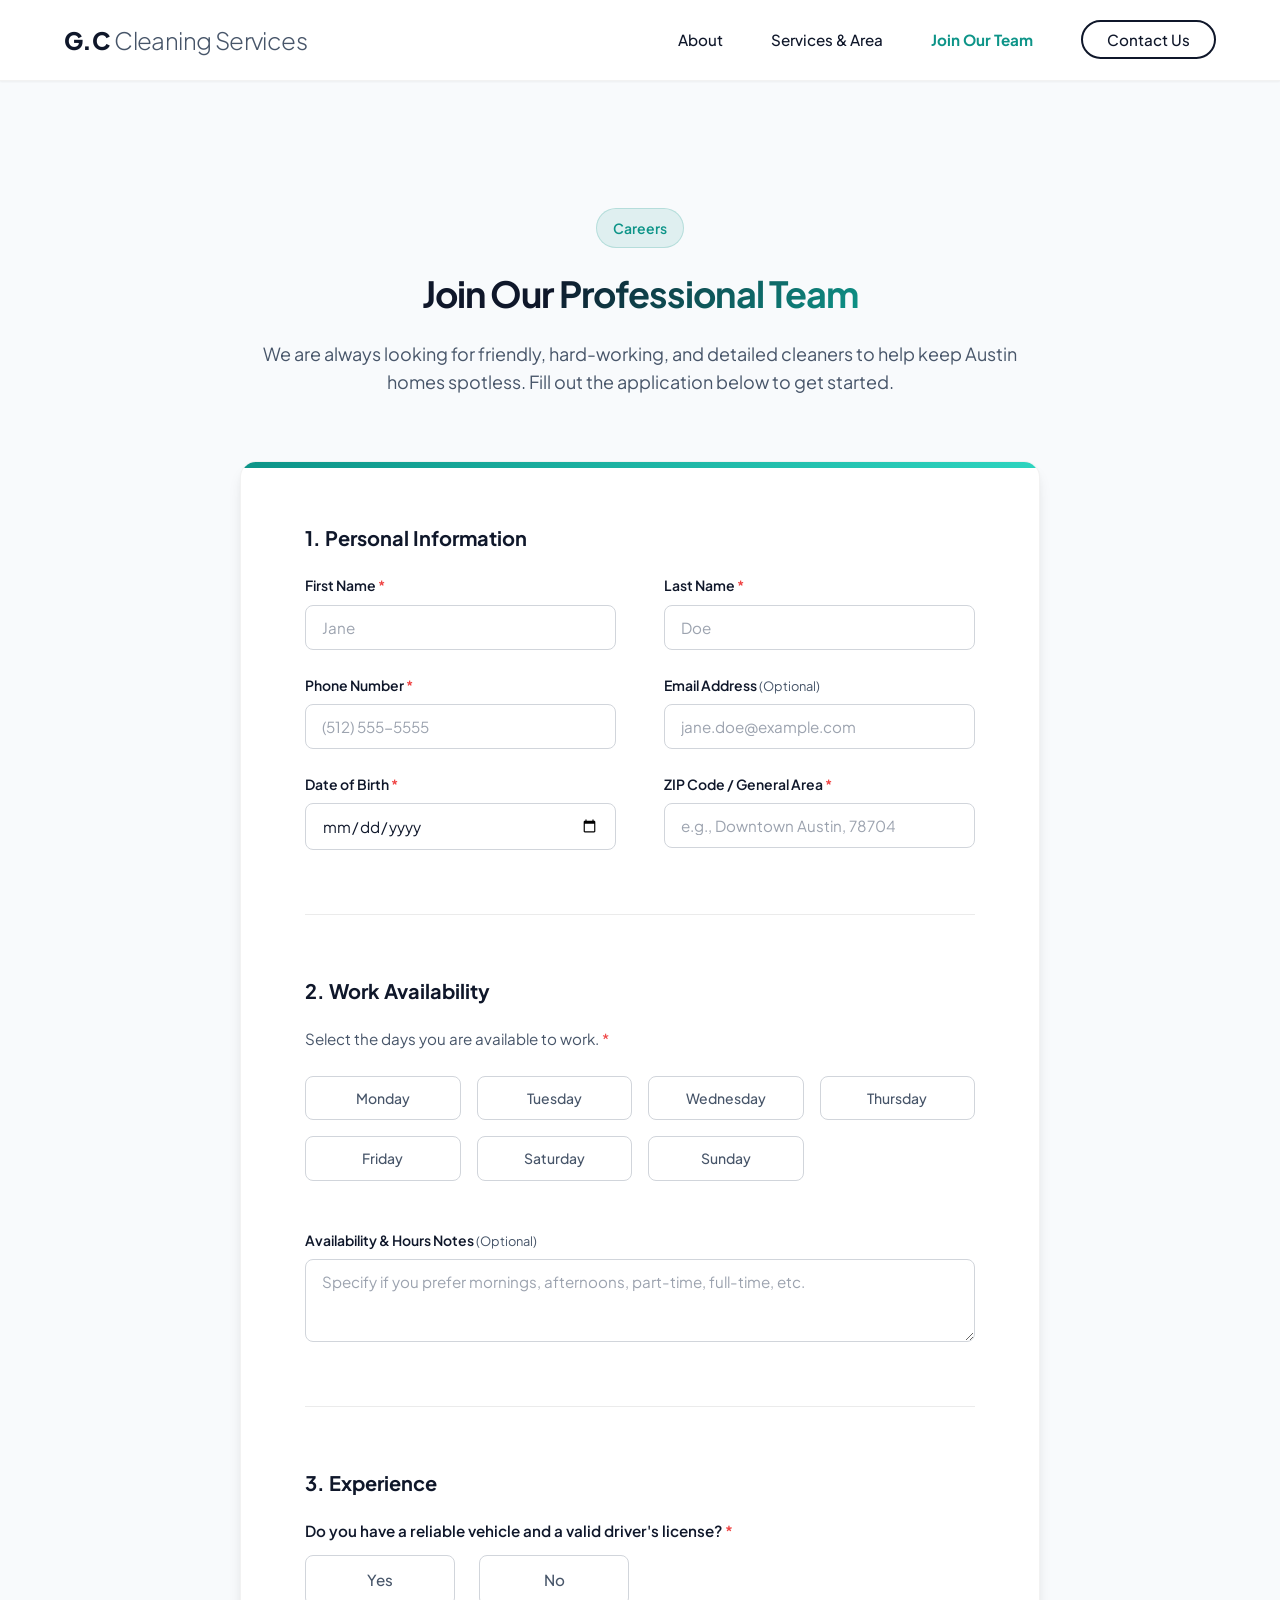
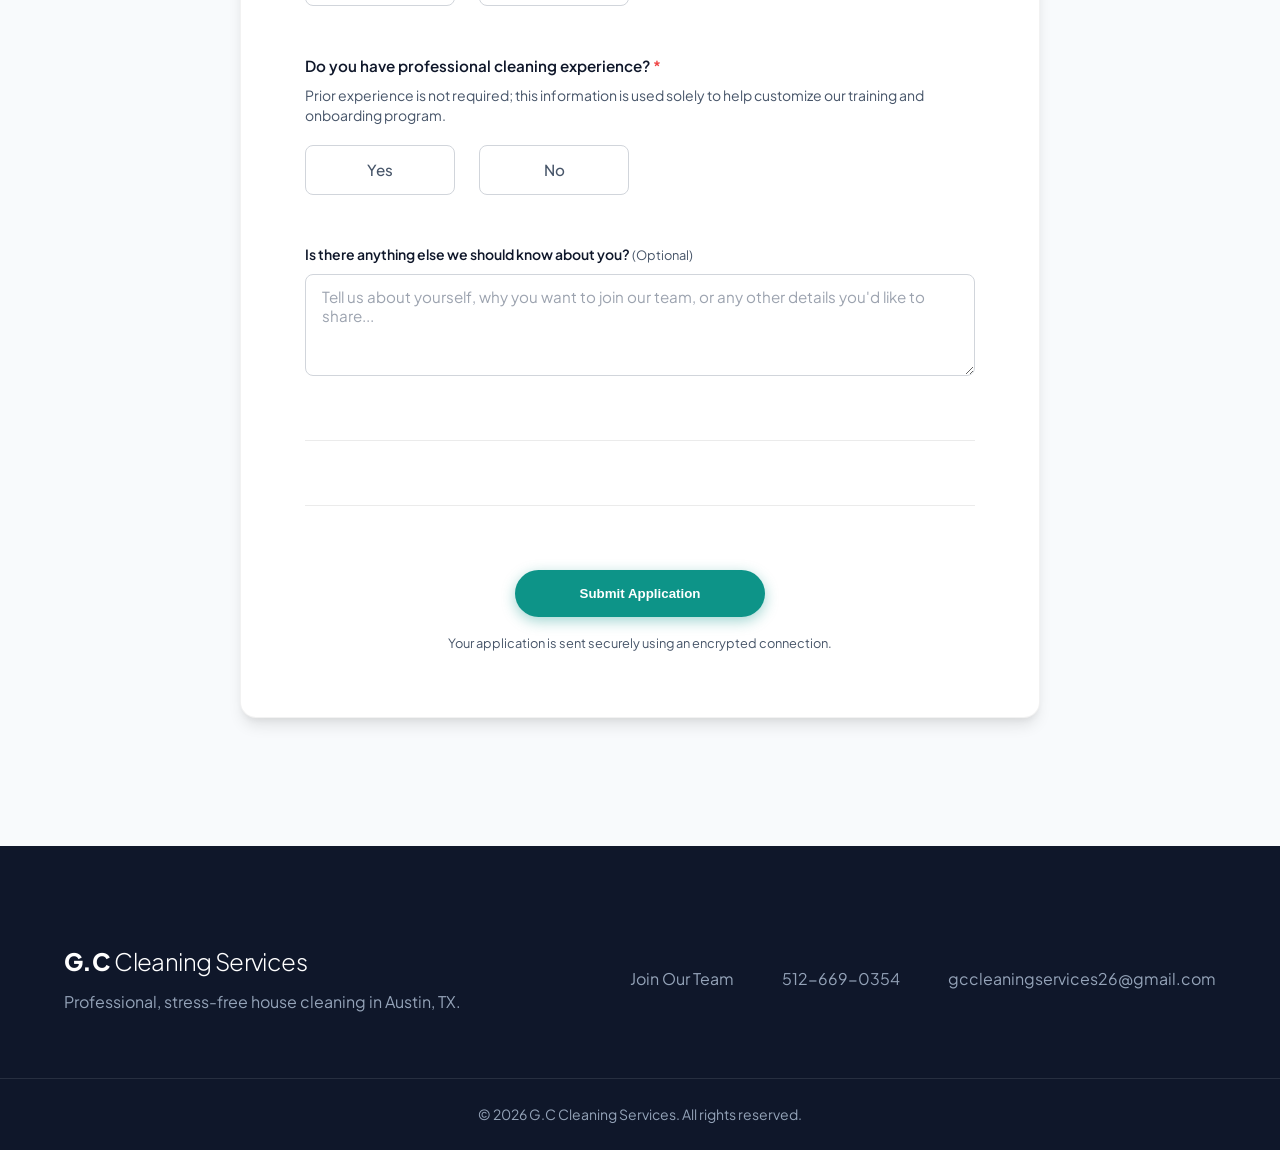
==== jobs.html @ 9494d378 "Job application Updates" ====
<!DOCTYPE html>
<html lang="en" class="scroll-smooth">
<head>
    <meta charset="UTF-8">
    <meta name="viewport" content="width=device-width, initial-scale=1.0">
    <title>Join Our Team | G.C Cleaning Services Austin</title>
    <meta name="description" content="Apply to join G.C Cleaning Services in Austin, TX. We are looking for professional, dedicated house cleaners. Serverless application form.">
    
    <link rel="preconnect" href="https://fonts.googleapis.com">
    <link rel="preconnect" href="https://fonts.gstatic.com" crossorigin>
    <link href="https://fonts.googleapis.com/css2?family=Plus+Jakarta+Sans:wght@300;400;500;600;700;800&display=swap" rel="stylesheet">
    
    <link rel="stylesheet" href="styles.css">
    <link rel="icon" type="image/x-icon" href="/favicon.ico">
    
    <meta property="og:title" content="Join Our Team | G.C Cleaning Services Austin">
    <meta property="og:description" content="Apply to join G.C Cleaning Services in Austin, TX. We are looking for professional, dedicated house cleaners. Serverless application form.">
    <meta property="og:type" content="website">
    <meta property="og:url" content="https://gccleaningservices.pages.dev/jobs.html">
</head>
<body>

    <header class="header header-subpage scrolled" id="header">
        <div class="container header-container">
            <a href="index.html" class="logo">
                <span class="logo-heavy">G.C</span>
                <span class="logo-light">Cleaning Services</span>
            </a>
            
            <nav class="nav-menu" id="nav-menu">
                <ul class="nav-list">
                    <li class="nav-item"><a href="index.html#about" class="nav-link">About</a></li>
                    <li class="nav-item"><a href="index.html#services" class="nav-link">Services & Area</a></li>
                    <li class="nav-item"><a href="jobs.html" class="nav-link active-link">Join Our Team</a></li>
                    <li class="nav-item"><a href="index.html#contact" class="nav-link btn-outline">Contact Us</a></li>
                </ul>
            </nav>

            <button class="mobile-toggle" id="mobile-toggle" aria-expanded="false" aria-controls="nav-menu" aria-label="Toggle navigation menu">
                <span class="bar"></span>
                <span class="bar"></span>
                <span class="bar"></span>
            </button>
        </div>
    </header>

    <main class="subpage-main">
        <section class="section bg-light">
            <div class="container">
                <div class="form-wrapper">
                    <div class="text-center mb-8">
                        <span class="badge">Careers</span>
                        <h1 class="section-title">Join Our <span class="text-gradient">Professional Team</span></h1>
                        <p class="section-desc max-w-md mx-auto">We are always looking for friendly, hard-working, and detailed cleaners to help keep Austin homes spotless. Fill out the application below to get started.</p>
                    </div>

                    <div class="form-card shadow-lg rounded-xl">
                        <!-- Serverless action URL (Web3Forms/Formspree ready) -->
                        <form action="https://api.web3forms.com/submit" method="POST" id="job-application-form">
                            <!-- Web3Forms Access Key -->
                            <input type="hidden" name="access_key" value="ca5b6c26-3482-43e5-b261-2ae13c55615d"><!-- API Key -->
                            <input type="hidden" name="subject" value="New Cleaner Application from G.C Website">
                            <!-- Bot prevention -->
                            <input type="checkbox" name="botcheck" class="hidden-honeypot" style="display: none;">

                            <!-- Section 1: Personal Information -->
                            <div class="form-section">
                                <h3 class="form-section-title">1. Personal Information</h3>
                                <div class="form-grid">
                                    <div class="form-group">
                                        <label for="first-name" class="form-label">First Name <span class="text-required">*</span></label>
                                        <input type="text" id="first-name" name="first_name" class="form-input" placeholder="Jane" required>
                                    </div>
                                    <div class="form-group">
                                        <label for="last-name" class="form-label">Last Name <span class="text-required">*</span></label>
                                        <input type="text" id="last-name" name="last_name" class="form-input" placeholder="Doe" required>
                                    </div>
                                    <div class="form-group">
                                        <label for="phone" class="form-label">Phone Number <span class="text-required">*</span></label>
                                        <input type="tel" id="phone" name="phone" class="form-input" placeholder="(512) 555-5555" required>
                                    </div>
                                    <div class="form-group">
                                        <label for="email" class="form-label">Email Address <span class="text-optional">(Optional)</span></label>
                                        <input type="email" id="email" name="email" class="form-input" placeholder="jane.doe@example.com">
                                    </div>
                                    <div class="form-group">
                                        <label for="dob" class="form-label">Date of Birth <span class="text-required">*</span></label>
                                        <input type="date" id="dob" name="date_of_birth" class="form-input" required>
                                    </div>
                                    <div class="form-group">
                                        <label for="zip-code" class="form-label">ZIP Code / General Area <span class="text-required">*</span></label>
                                        <input type="text" id="zip-code" name="location" class="form-input" placeholder="e.g., Downtown Austin, 78704" required>
                                    </div>
                                </div>
                            </div>

                            <!-- Section 2: Availability -->
                            <div class="form-section">
                                <h3 class="form-section-title">2. Work Availability</h3>
                                <p class="form-section-subtitle">Select the days you are available to work. <span class="text-required">*</span></p>
                                
                                <div class="checkbox-grid">
                                    <label class="custom-checkbox-wrapper">
                                        <input type="checkbox" name="availability[]" value="Monday" class="custom-checkbox">
                                        <span class="checkbox-tile">Monday</span>
                                    </label>
                                    <label class="custom-checkbox-wrapper">
                                        <input type="checkbox" name="availability[]" value="Tuesday" class="custom-checkbox">
                                        <span class="checkbox-tile">Tuesday</span>
                                    </label>
                                    <label class="custom-checkbox-wrapper">
                                        <input type="checkbox" name="availability[]" value="Wednesday" class="custom-checkbox">
                                        <span class="checkbox-tile">Wednesday</span>
                                    </label>
                                    <label class="custom-checkbox-wrapper">
                                        <input type="checkbox" name="availability[]" value="Thursday" class="custom-checkbox">
                                        <span class="checkbox-tile">Thursday</span>
                                    </label>
                                    <label class="custom-checkbox-wrapper">
                                        <input type="checkbox" name="availability[]" value="Friday" class="custom-checkbox">
                                        <span class="checkbox-tile">Friday</span>
                                    </label>
                                    <label class="custom-checkbox-wrapper">
                                        <input type="checkbox" name="availability[]" value="Saturday" class="custom-checkbox">
                                        <span class="checkbox-tile">Saturday</span>
                                    </label>
                                    <label class="custom-checkbox-wrapper">
                                        <input type="checkbox" name="availability[]" value="Sunday" class="custom-checkbox">
                                        <span class="checkbox-tile">Sunday</span>
                                    </label>
                                </div>

                                <div class="form-group mt-6">
                                    <label for="availability-notes" class="form-label">Availability & Hours Notes <span class="text-optional">(Optional)</span></label>
                                    <textarea id="availability-notes" name="availability_notes" class="form-textarea" rows="3" placeholder="Specify if you prefer mornings, afternoons, part-time, full-time, etc."></textarea>
                                </div>
                            </div>

                            <!-- Section 3: Requirements & Experience -->
                            <div class="form-section">
                                <h3 class="form-section-title">3. Experience</h3>
                                
                                <div class="form-group mb-6">
                                    <p class="form-question">Do you have a reliable vehicle and a valid driver's license? <span class="text-required">*</span></p>
                                    <div class="radio-group">
                                        <label class="custom-radio-wrapper">
                                            <input type="radio" name="has_transportation" value="Yes" class="custom-radio" required>
                                            <span class="radio-button">Yes</span>
                                        </label>
                                        <label class="custom-radio-wrapper">
                                            <input type="radio" name="has_transportation" value="No" class="custom-radio" required>
                                            <span class="radio-button">No</span>
                                        </label>
                                    </div>
                                </div>

                                <div class="form-group mb-6">
                                     <p class="form-question">Do you have professional cleaning experience? <span class="text-required">*</span></p>
                                     <p class="form-note">Prior experience is not required; this information is used solely to help customize our training and onboarding program.</p>
                                     <div class="radio-group">
                                         <label class="custom-radio-wrapper">
                                             <input type="radio" name="has_experience" value="Yes" id="experience-yes" class="custom-radio" required>
                                             <span class="radio-button">Yes</span>
                                         </label>
                                         <label class="custom-radio-wrapper">
                                             <input type="radio" name="has_experience" value="No" id="experience-no" class="custom-radio" required>
                                             <span class="radio-button">No</span>
                                         </label>
                                     </div>
                                 </div>

                                 <!-- Dynamic Text Area (Conditional display) -->
                                 <div class="form-group transition-collapse" id="experience-details-group" style="display: none;">
                                     <label for="experience-details" class="form-label">If yes, tell us a bit about your experience <span class="text-optional">(Optional)</span></label>
                                     <textarea id="experience-details" name="experience_details" class="form-textarea" rows="4" placeholder="Mention home, condo, commercial cleaning, previous employers, or years active..."></textarea>
                                 </div>

                                 <div class="form-group mt-6">
                                     <label for="additional-info" class="form-label">Is there anything else we should know about you? <span class="text-optional">(Optional)</span></label>
                                     <textarea id="additional-info" name="additional_information" class="form-textarea" rows="4" placeholder="Tell us about yourself, why you want to join our team, or any other details you'd like to share..."></textarea>
                                 </div>
                             </div>

                            <div class="form-footer mt-8">
                                <!-- hCaptcha Spam Protection -->
                                <div class="h-captcha" data-captcha="true"></div>

                                <button type="submit" class="btn btn-primary btn-submit">Submit Application</button>
                                <p class="form-safety-note">Your application is sent securely using an encrypted connection.</p>
                            </div>
                        </form>
                    </div>
                </div>
            </div>
        </section>
    </main>

    <footer class="footer">
        <div class="container footer-container">
            <div class="footer-brand">
                <a href="index.html" class="logo footer-logo">
                    <span class="logo-heavy">G.C</span>
                    <span class="logo-light">Cleaning Services</span>
                </a>
                <p class="footer-desc">Professional, stress-free house cleaning in Austin, TX.</p>
            </div>
            <div class="footer-contact">
                <a href="jobs.html">Join Our Team</a>
                <a href="tel:512-669-0354">512-669-0354</a>
                <a href="mailto:gccleaningservices26@gmail.com">gccleaningservices26@gmail.com</a>
            </div>
        </div>
        <div class="footer-bottom">
            <div class="container">
                <p>&copy; <span id="year"></span> G.C Cleaning Services. All rights reserved.</p>
            </div>
        </div>
    </footer>

    <!-- hCaptcha and Web3Forms Client Validation -->
    <script src="https://web3forms.com/client/script.js" async defer></script>
    <script src="script.js"></script>
</body>
</html>
---- styles.css ----
/* ==========================================================================
   CSS Variables & Tokens
   ========================================================================== */
   :root {
    /* Colors */
    --clr-white: #FFFFFF;
    --clr-light: #F8FAFC; /* Soft ash gray */
    --clr-dark: #0F172A; /* Deep slate */
    --clr-dark-muted: #475569;
    --clr-accent: #0D9488; /* Premium Teal */
    --clr-accent-hover: #0F766E;
    
    /* Typography */
    --font-primary: 'Plus Jakarta Sans', system-ui, -apple-system, sans-serif;
    
    /* Spacing */
    --sp-1: 0.25rem;
    --sp-2: 0.5rem;
    --sp-3: 1rem;
    --sp-4: 1.5rem;
    --sp-5: 2rem;
    --sp-6: 3rem;
    --sp-8: 4rem;
    --sp-12: 6rem;
    --sp-16: 8rem;

    /* Shadows */
    --shadow-sm: 0 1px 2px 0 rgba(0, 0, 0, 0.05);
    --shadow-md: 0 4px 6px -1px rgba(0, 0, 0, 0.1), 0 2px 4px -1px rgba(0, 0, 0, 0.06);
    --shadow-lg: 0 10px 15px -3px rgba(0, 0, 0, 0.1), 0 4px 6px -2px rgba(0, 0, 0, 0.05);
    --shadow-hover: 0 20px 25px -5px rgba(0, 0, 0, 0.1), 0 10px 10px -5px rgba(0, 0, 0, 0.04);
    
    /* Transitions */
    --trans-fast: 150ms ease;
    --trans-normal: 300ms cubic-bezier(0.4, 0, 0.2, 1);
    
    /* Border Radius */
    --rad-sm: 0.375rem;
    --rad-md: 0.5rem;
    --rad-lg: 0.75rem;
    --rad-xl: 1rem;
    --rad-full: 9999px;
}

/* ==========================================================================
   Reset & Base Styles
   ========================================================================== */
*, *::before, *::after {
    box-sizing: border-box;
    margin: 0;
    padding: 0;
}

html {
    font-size: 16px;
}
/* Accessibility Enhancement: Respects user's motion preferences */
@media (prefers-reduced-motion: no-preference) {
    html {
        scroll-behavior: smooth;
    }
} 

body {
    font-family: var(--font-primary);
    background-color: var(--clr-white);
    color: var(--clr-dark);
    line-height: 1.6;
    -webkit-font-smoothing: antialiased;
    -moz-osx-font-smoothing: grayscale;
}

/* Prevents the main page from scrolling when mobile menu is open */
body.no-scroll {
    overflow: hidden;
}

a {
    text-decoration: none;
    color: inherit;
    transition: color var(--trans-fast);
}

ul {
    list-style: none;
}

img {
    max-width: 100%;
    display: block;
    height: auto;
}

/* ==========================================================================
   Typography & Utilities
   ========================================================================== */
h1, h2, h3, h4 {
    line-height: 1.2;
    font-weight: 700;
    color: var(--clr-dark);
}

.text-accent {
    color: var(--clr-accent);
}

.text-gradient {
    background: linear-gradient(135deg, var(--clr-dark) 0%, var(--clr-accent) 100%);
    -webkit-background-clip: text;
    -webkit-text-fill-color: transparent;
    background-clip: text;
}

.text-center {
    text-align: center;
}

.bg-white {
    background-color: var(--clr-white);
}

.bg-light {
    background-color: var(--clr-light);
}

.shadow-subtle {
    box-shadow: var(--shadow-md);
}

.shadow-lg {
    box-shadow: var(--shadow-lg);
}

.rounded-lg {
    border-radius: var(--rad-lg);
}

.rounded-xl {
    border-radius: var(--rad-xl);
}

.hover-lift {
    transition: transform var(--trans-normal), box-shadow var(--trans-normal);
}

.hover-lift:hover {
    transform: translateY(-4px);
    box-shadow: var(--shadow-hover);
}

.mb-8 {
    margin-bottom: var(--sp-8);
}

.mx-auto {
    margin-left: auto;
    margin-right: auto;
}

.max-w-md {
    max-width: 48rem;
}

.container {
    width: 100%;
    max-width: 1200px;
    margin: 0 auto;
    padding: 0 var(--sp-4);
}

.section {
    padding: var(--sp-16) 0;
}

.section-header {
    margin-bottom: var(--sp-12);
}

.section-title {
    font-size: 2.25rem;
    margin-bottom: var(--sp-4);
    letter-spacing: -0.025em;
}

.section-desc {
    color: var(--clr-dark-muted);
    font-size: 1.125rem;
    margin-bottom: var(--sp-4);
}

/* ==========================================================================
   Buttons
   ========================================================================== */
.btn {
    display: inline-flex;
    align-items: center;
    justify-content: center;
    padding: 0.875rem 2rem;
    font-weight: 600;
    border-radius: var(--rad-full);
    transition: all var(--trans-normal);
    cursor: pointer;
    border: 2px solid transparent;
}

.btn-primary {
    background-color: var(--clr-accent);
    color: var(--clr-white);
    box-shadow: 0 4px 14px 0 rgba(13, 148, 136, 0.39);
}

.btn-primary:hover {
    background-color: var(--clr-accent-hover);
    transform: translateY(-2px);
    box-shadow: 0 6px 20px rgba(13, 148, 136, 0.4);
}

.btn-secondary {
    background-color: var(--clr-white);
    color: var(--clr-dark);
    border-color: var(--clr-dark);
}

.btn-secondary:hover {
    background-color: var(--clr-dark);
    color: var(--clr-white);
}

.btn-outline {
    border: 2px solid var(--clr-dark);
    padding: 0.5rem 1.5rem;
    border-radius: var(--rad-full);
    font-weight: 600;
}

.btn-outline:hover {
    background-color: var(--clr-dark);
    color: var(--clr-white);
}

/* ==========================================================================
   Header & Navigation
   ========================================================================== */
.header {
    position: fixed;
    top: 0;
    left: 0;
    width: 100%;
    z-index: 50;
    background: rgba(255, 255, 255, 0.7);
    backdrop-filter: blur(12px);
    -webkit-backdrop-filter: blur(12px);
    border-bottom: 1px solid rgba(0, 0, 0, 0.05);
    transition: background-color var(--trans-normal), box-shadow var(--trans-normal);
}

.header.scrolled {
    background: rgba(255, 255, 255, 0.95);
    box-shadow: var(--shadow-sm);
}

.header-container {
    display: flex;
    align-items: center;
    justify-content: space-between;
    height: 5rem;
}

.logo {
    font-size: 1.5rem;
    letter-spacing: -0.025em;
    display: flex;
    align-items: baseline;
    gap: 0.25rem;
}

.logo-heavy {
    font-weight: 800;
    color: var(--clr-dark);
}

.logo-light {
    font-weight: 300;
    color: var(--clr-dark-muted);
}

.nav-list {
    display: flex;
    align-items: center;
    gap: var(--sp-6);
}

.nav-link {
    font-weight: 500;
    font-size: 0.95rem;
    color: var(--clr-dark);
}

.nav-link:not(.btn-outline):hover {
    color: var(--clr-accent);
}

/* Mobile Toggle */
.mobile-toggle {
    background: none;
    border: none;
    padding: 0;
    display: none;
    cursor: pointer;
    flex-direction: column;
    gap: 5px;
    z-index: 60;
}

.mobile-toggle .bar {
    width: 25px;
    height: 2px;
    background-color: var(--clr-dark);
    transition: all 0.3s ease;
}

/* ==========================================================================
   Hero Section
   ========================================================================== */
.hero {
    position: relative;
    min-height: 100vh;
    display: flex;
    align-items: center;
    padding-top: 5rem; /* offset header */
    background-image: url('https://images.unsplash.com/photo-1600585154340-be6161a56a0c?q=80&w=2070&auto=format&fit=crop');
    background-size: cover;
    background-position: center;
    background-attachment: fixed;
}

.hero-overlay {
    position: absolute;
    inset: 0;
    background: linear-gradient(to right, rgba(255,255,255,0.95) 0%, rgba(255,255,255,0.7) 50%, rgba(255,255,255,0.1) 100%);
}

.hero-content {
    position: relative;
    z-index: 10;
    max-width: 600px;
    margin: 0; /* Left align content */
}

.badge {
    display: inline-block;
    padding: 0.5rem 1rem;
    background-color: rgba(13, 148, 136, 0.1);
    color: var(--clr-accent);
    font-weight: 600;
    font-size: 0.875rem;
    border-radius: var(--rad-full);
    margin-bottom: var(--sp-4);
    border: 1px solid rgba(13, 148, 136, 0.2);
}

.hero-title {
    font-size: clamp(3rem, 5vw, 4.5rem);
    letter-spacing: -0.03em;
    margin-bottom: var(--sp-4);
}

.hero-subtitle {
    font-size: 1.25rem;
    color: var(--clr-dark-muted);
    margin-bottom: var(--sp-8);
    max-width: 90%;
}

.hero-actions {
    display: flex;
    gap: var(--sp-4);
    flex-wrap: wrap;
}

/* ==========================================================================
   About Section
   ========================================================================== */
.grid-2 {
    display: grid;
    grid-template-columns: 1fr 1fr;
    gap: var(--sp-12);
    align-items: center;
}

.stats {
    display: flex;
    gap: var(--sp-8);
    margin-top: var(--sp-8);
    padding-top: var(--sp-8);
    border-top: 1px solid rgba(0,0,0,0.1);
}

.stat-num {
    display: block;
    font-size: 2.5rem;
    font-weight: 800;
    color: var(--clr-accent);
    line-height: 1;
}

.stat-label {
    font-size: 0.875rem;
    color: var(--clr-dark-muted);
    font-weight: 600;
    text-transform: uppercase;
    letter-spacing: 0.05em;
}

.about-image-wrapper {
    position: relative;
}

.about-img {
    border-radius: var(--rad-xl);
    object-fit: cover;
    height: 100%;
    min-height: 400px;
}

/* ==========================================================================
   Services Section
   ========================================================================== */
.grid-3 {
    display: grid;
    grid-template-columns: repeat(3, 1fr);
    gap: var(--sp-6);
}

.card {
    background: var(--clr-white);
    padding: var(--sp-8);
    border-radius: var(--rad-xl);
    border: 1px solid rgba(0,0,0,0.05);
}

.card-icon {
    font-size: 2.5rem;
    margin-bottom: var(--sp-4);
}

.card-title {
    font-size: 1.25rem;
    margin-bottom: var(--sp-2);
}

.card-desc {
    color: var(--clr-dark-muted);
}

/* ==========================================================================
   Contact Section
   ========================================================================== */
.contact-card {
    background: var(--clr-white);
    padding: var(--sp-12);
    max-width: 800px;
    margin: 0 auto;
    position: relative;
    overflow: hidden;
}

.contact-card::before {
    content: '';
    position: absolute;
    top: 0;
    left: 0;
    width: 100%;
    height: 6px;
    background: linear-gradient(90deg, var(--clr-accent) 0%, #2DD4BF 100%);
}

.contact-methods {
    display: flex;
    flex-direction: column;
    gap: var(--sp-4);
    max-width: 500px;
    margin: 0 auto;
}

.contact-btn {
    display: flex;
    align-items: center;
    gap: var(--sp-4);
    padding: var(--sp-4) var(--sp-6);
    border-radius: var(--rad-lg);
    border: 1px solid rgba(0,0,0,0.05);
    background: var(--clr-light);
}

.contact-btn-icon {
    display: flex;
    align-items: center;
    justify-content: center;
    width: 3rem;
    height: 3rem;
    background: var(--clr-white);
    border-radius: var(--rad-full);
    color: var(--clr-accent);
    box-shadow: var(--shadow-sm);
}

.contact-btn-text {
    display: flex;
    flex-direction: column;
}

.contact-btn-label {
    font-size: 0.875rem;
    color: var(--clr-dark-muted);
    font-weight: 500;
}

.contact-btn-value {
    font-size: 1.125rem;
    font-weight: 700;
    color: var(--clr-dark);
    /* Add these two lines below: */
    word-break: break-word; 
    overflow-wrap: break-word;
}

.phone-btn:hover {
    background: var(--clr-accent);
    color: var(--clr-white);
}

.phone-btn:hover .contact-btn-icon {
    color: var(--clr-accent);
}

.phone-btn:hover .contact-btn-label,
.phone-btn:hover .contact-btn-value {
    color: var(--clr-white);
}

.email-btn:hover {
    background: var(--clr-dark);
    color: var(--clr-white);
}

.email-btn:hover .contact-btn-icon {
    color: var(--clr-dark);
}

.email-btn:hover .contact-btn-label,
.email-btn:hover .contact-btn-value {
    color: var(--clr-white);
}

/* ==========================================================================
   Footer
   ========================================================================== */
.footer {
    background-color: var(--clr-dark);
    color: var(--clr-white);
    padding-top: var(--sp-12);
}

.footer-container {
    display: flex;
    justify-content: space-between;
    align-items: center;
    flex-wrap: wrap;
    gap: var(--sp-8);
    margin-bottom: var(--sp-8);
}

.footer-logo .logo-heavy,
.footer-logo .logo-light {
    color: var(--clr-white);
}

.footer-desc {
    color: #94A3B8;
    margin-top: var(--sp-2);
}

.footer-contact {
    display: flex;
    gap: var(--sp-6);
}

.footer-contact a {
    color: #94A3B8;
}

.footer-contact a:hover {
    color: var(--clr-white);
}

.footer-bottom {
    border-top: 1px solid rgba(255,255,255,0.1);
    padding: var(--sp-4) 0;
    text-align: center;
    color: #94A3B8;
    font-size: 0.875rem;
}

/* ==========================================================================
   Responsive Design
   ========================================================================== */
@media (max-width: 992px) {
    .hero-title {
        font-size: 3.5rem;
    }
    
    .grid-2, .grid-3 {
        grid-template-columns: 1fr;
        gap: var(--sp-8);
    }
    
    .about-img {
        min-height: 300px;
    }
    
    .hero-overlay {
        background: linear-gradient(to right, rgba(255,255,255,0.95) 0%, rgba(255,255,255,0.85) 100%);
    }
}

@media (max-width: 768px) {
    .mobile-toggle {
        display: flex;
    }

    .nav-menu {
        position: fixed;
        top: 5rem;
        left: -100%;
        width: 100%;
        height: calc(100vh - 5rem);
        background: var(--clr-white);
        flex-direction: column;
        transition: 0.3s;
        box-shadow: var(--shadow-lg);
    }

    .nav-menu.active {
        left: 0;
    }

    .nav-list {
        flex-direction: column;
        align-items: center;
        padding: var(--sp-8) 0;
        gap: var(--sp-6);
    }
    
    .hero {
        background-position: 70% center;
    }
    
    .hero-title {
        font-size: 2.5rem;
    }
    
    .hero-actions {
        flex-direction: column;
        width: 100%;
    }
    
    .btn {
        width: 100%;
    }
    
    .contact-card {
        padding: var(--sp-6) var(--sp-4);
    }
    
    .contact-btn {
        padding: var(--sp-4) var(--sp-3); /* Reduces horizontal padding */
        gap: var(--sp-3); /* Slightly reduces space between icon and text */
    }
    
    .contact-btn-value {
        font-size: 1rem; /* Slightly smaller text for better fit */
    }
    
    .footer-container {
        flex-direction: column;
        text-align: center;
    }
    
    .footer-brand {
        display: flex;
        flex-direction: column;
        align-items: center;
    }
    
    .footer-contact {
        flex-direction: column;
        gap: var(--sp-2);
    }
}

/* Toggle Menu Animation */
.mobile-toggle.active .bar:nth-child(2) {
    opacity: 0;
}

.mobile-toggle.active .bar:nth-child(1) {
    transform: translateY(7px) rotate(45deg);
}

.mobile-toggle.active .bar:nth-child(3) {
    transform: translateY(-7px) rotate(-45deg);
}

/* ==========================================================================
   Form and Jobs Page Styles
   ========================================================================== */
.subpage-main {
    padding-top: 5rem; /* Offset for header */
}

.header-subpage {
    /* Ensure secondary page header has full background */
    background: rgba(255, 255, 255, 0.95) !important;
    box-shadow: var(--shadow-sm) !important;
}

.active-link {
    color: var(--clr-accent) !important;
    font-weight: 700 !important;
}

.form-wrapper {
    max-width: 800px;
    margin: 0 auto;
}

.form-card {
    background: var(--clr-white);
    padding: var(--sp-8);
    border: 1px solid rgba(0, 0, 0, 0.05);
    position: relative;
    overflow: hidden;
}

.form-card::before {
    content: '';
    position: absolute;
    top: 0;
    left: 0;
    width: 100%;
    height: 6px;
    background: linear-gradient(90deg, var(--clr-accent) 0%, #2DD4BF 100%);
}

.form-section {
    margin-bottom: var(--sp-8);
    padding-bottom: var(--sp-8);
    border-bottom: 1px solid rgba(0, 0, 0, 0.08);
}

.form-section:last-of-type {
    border-bottom: none;
    margin-bottom: 0;
    padding-bottom: 0;
}

.form-section-title {
    font-size: 1.25rem;
    font-weight: 700;
    color: var(--clr-dark);
    margin-bottom: var(--sp-4);
}

.form-section-subtitle {
    font-size: 0.95rem;
    color: var(--clr-dark-muted);
    margin-bottom: var(--sp-4);
}

.form-grid {
    display: grid;
    grid-template-columns: repeat(2, 1fr);
    gap: var(--sp-4) var(--sp-6);
}

@media (max-width: 600px) {
    .form-grid {
        grid-template-columns: 1fr;
    }
}

.form-group {
    display: flex;
    flex-direction: column;
    gap: var(--sp-2);
}

.form-label {
    font-size: 0.875rem;
    font-weight: 600;
    color: var(--clr-dark);
}

.text-required {
    color: #EF4444;
}

.text-optional {
    color: var(--clr-dark-muted);
    font-weight: 400;
    font-size: 0.8rem;
}

.form-input,
.form-textarea {
    font-family: var(--font-primary);
    font-size: 0.95rem;
    padding: 0.75rem 1rem;
    border: 1px solid #D1D5DB;
    border-radius: var(--rad-md);
    background-color: var(--clr-white);
    color: var(--clr-dark);
    transition: border-color var(--trans-fast), box-shadow var(--trans-fast);
    width: 100%;
}

.form-input::placeholder,
.form-textarea::placeholder {
    color: #9CA3AF;
}

.form-input:focus,
.form-textarea:focus {
    outline: none;
    border-color: var(--clr-accent);
    box-shadow: 0 0 0 3px rgba(13, 148, 136, 0.15);
}

/* Custom Checkbox styles */
.checkbox-grid {
    display: grid;
    grid-template-columns: repeat(auto-fill, minmax(130px, 1fr));
    gap: var(--sp-3);
}

.custom-checkbox-wrapper {
    position: relative;
    cursor: pointer;
    user-select: none;
}

.custom-checkbox {
    position: absolute;
    opacity: 0;
    cursor: pointer;
    height: 0;
    width: 0;
}

.checkbox-tile {
    display: flex;
    align-items: center;
    justify-content: center;
    padding: 0.625rem var(--sp-2);
    border: 1px solid #D1D5DB;
    border-radius: var(--rad-md);
    font-size: 0.875rem;
    font-weight: 500;
    color: var(--clr-dark-muted);
    background-color: var(--clr-white);
    transition: all var(--trans-normal);
    text-align: center;
}

.custom-checkbox:checked ~ .checkbox-tile {
    border-color: var(--clr-accent);
    background-color: rgba(13, 148, 136, 0.08);
    color: var(--clr-accent);
    font-weight: 600;
    box-shadow: 0 2px 4px rgba(13, 148, 136, 0.1);
}

/* Radio Group & Custom Radio Button styles */
.radio-group {
    display: flex;
    gap: var(--sp-4);
    margin-top: var(--sp-1);
}

.custom-radio-wrapper {
    position: relative;
    cursor: pointer;
    user-select: none;
    flex: 1;
    max-width: 150px;
}

.custom-radio {
    position: absolute;
    opacity: 0;
    cursor: pointer;
    height: 0;
    width: 0;
}

.radio-button {
    display: flex;
    align-items: center;
    justify-content: center;
    padding: 0.75rem var(--sp-4);
    border: 1px solid #D1D5DB;
    border-radius: var(--rad-md);
    font-size: 0.95rem;
    font-weight: 500;
    color: var(--clr-dark-muted);
    background-color: var(--clr-white);
    transition: all var(--trans-normal);
    text-align: center;
}

.custom-radio:checked ~ .radio-button {
    border-color: var(--clr-accent);
    background-color: rgba(13, 148, 136, 0.08);
    color: var(--clr-accent);
    font-weight: 600;
    box-shadow: 0 2px 4px rgba(13, 148, 136, 0.1);
}

.form-question {
    font-size: 0.95rem;
    font-weight: 600;
    color: var(--clr-dark);
}

/* Dynamic display transitions */
.transition-collapse {
    transition: all 0.3s cubic-bezier(0.4, 0, 0.2, 1);
    overflow: hidden;
}

.form-footer {
    display: flex;
    flex-direction: column;
    align-items: center;
    gap: var(--sp-3);
    border-top: 1px solid rgba(0,0,0,0.08);
    padding-top: var(--sp-6);
}

.btn-submit {
    min-width: 250px;
}

.form-safety-note {
    font-size: 0.8rem;
    color: var(--clr-dark-muted);
}

.mt-6 {
    margin-top: var(--sp-6);
}

.mt-8 {
    margin-top: var(--sp-8);
}

.mb-6 {
    margin-bottom: var(--sp-6);
}

@media (max-width: 768px) {
    .form-card {
        padding: var(--sp-6) var(--sp-4);
    }
    
    .checkbox-grid {
        grid-template-columns: repeat(2, 1fr);
    }
}

.form-note {
    font-size: 0.875rem;
    color: var(--clr-dark-muted);
    margin-bottom: var(--sp-2);
    line-height: 1.4;
}
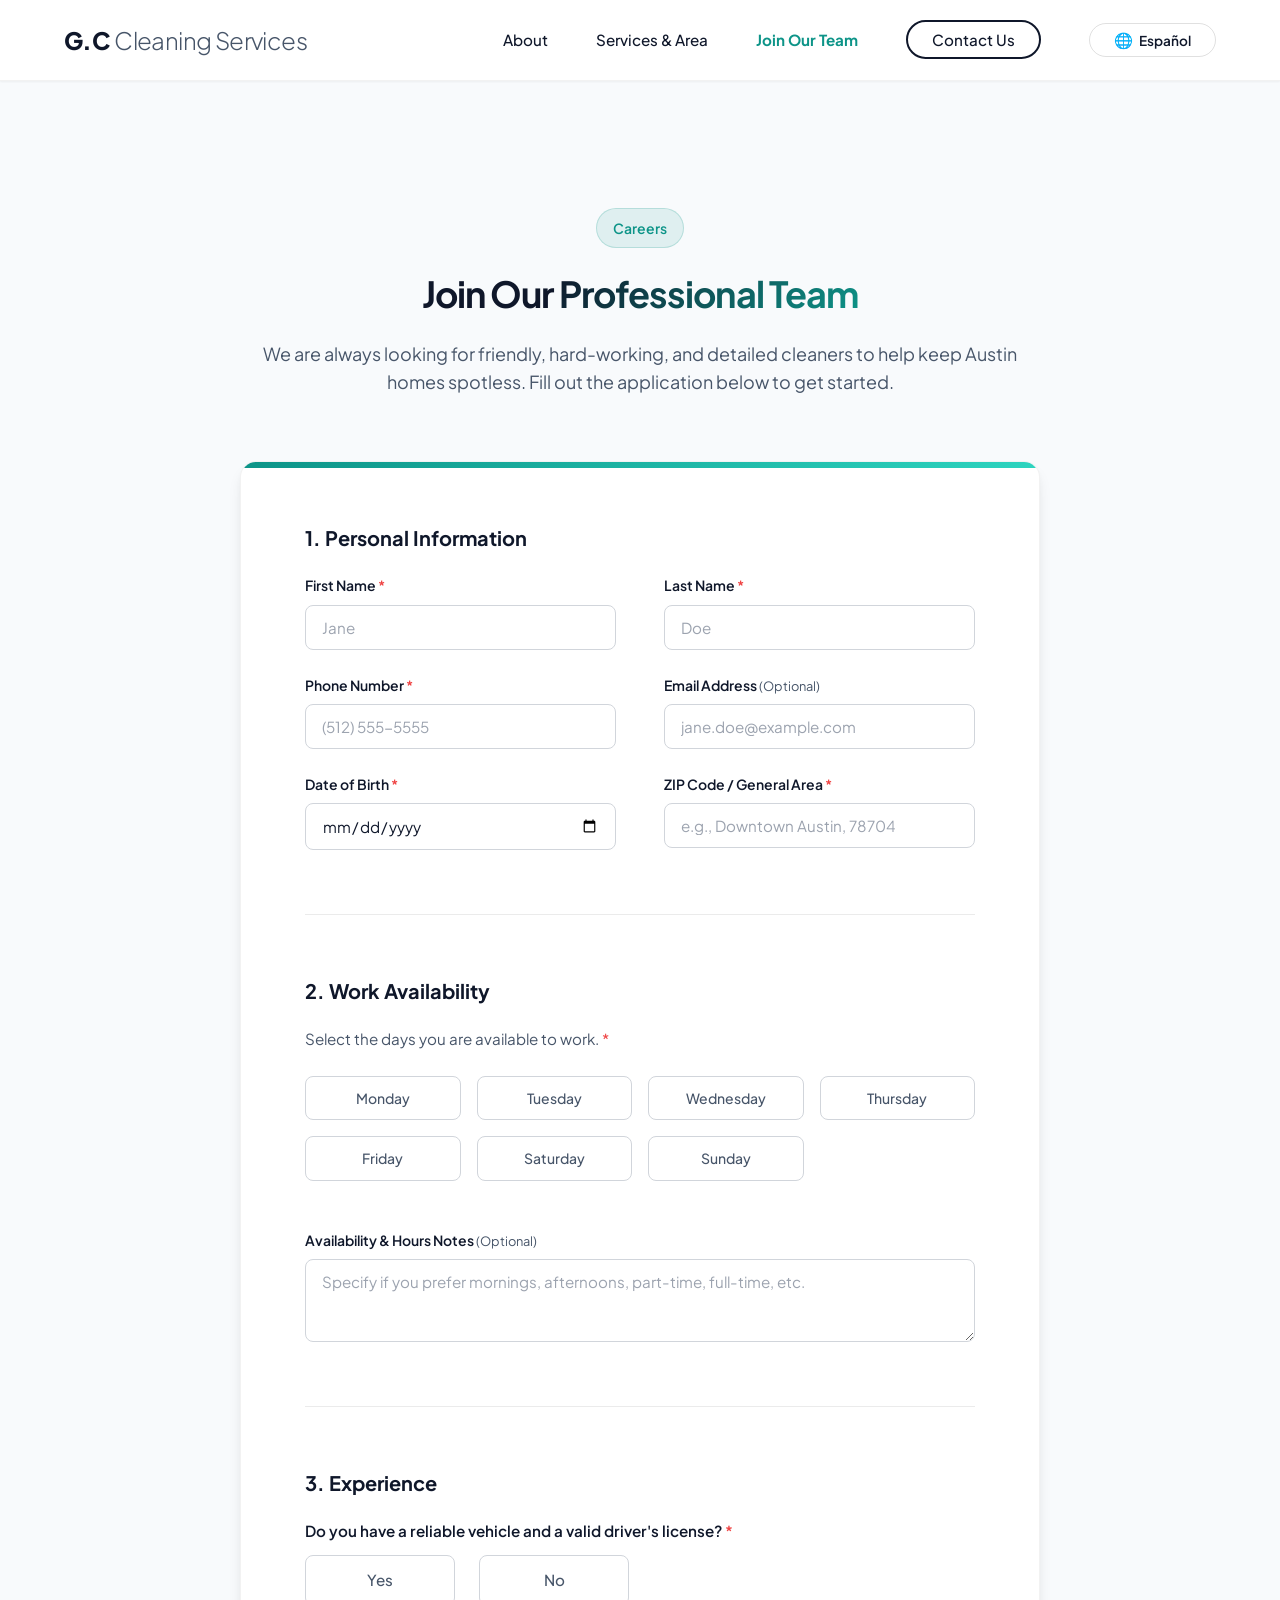
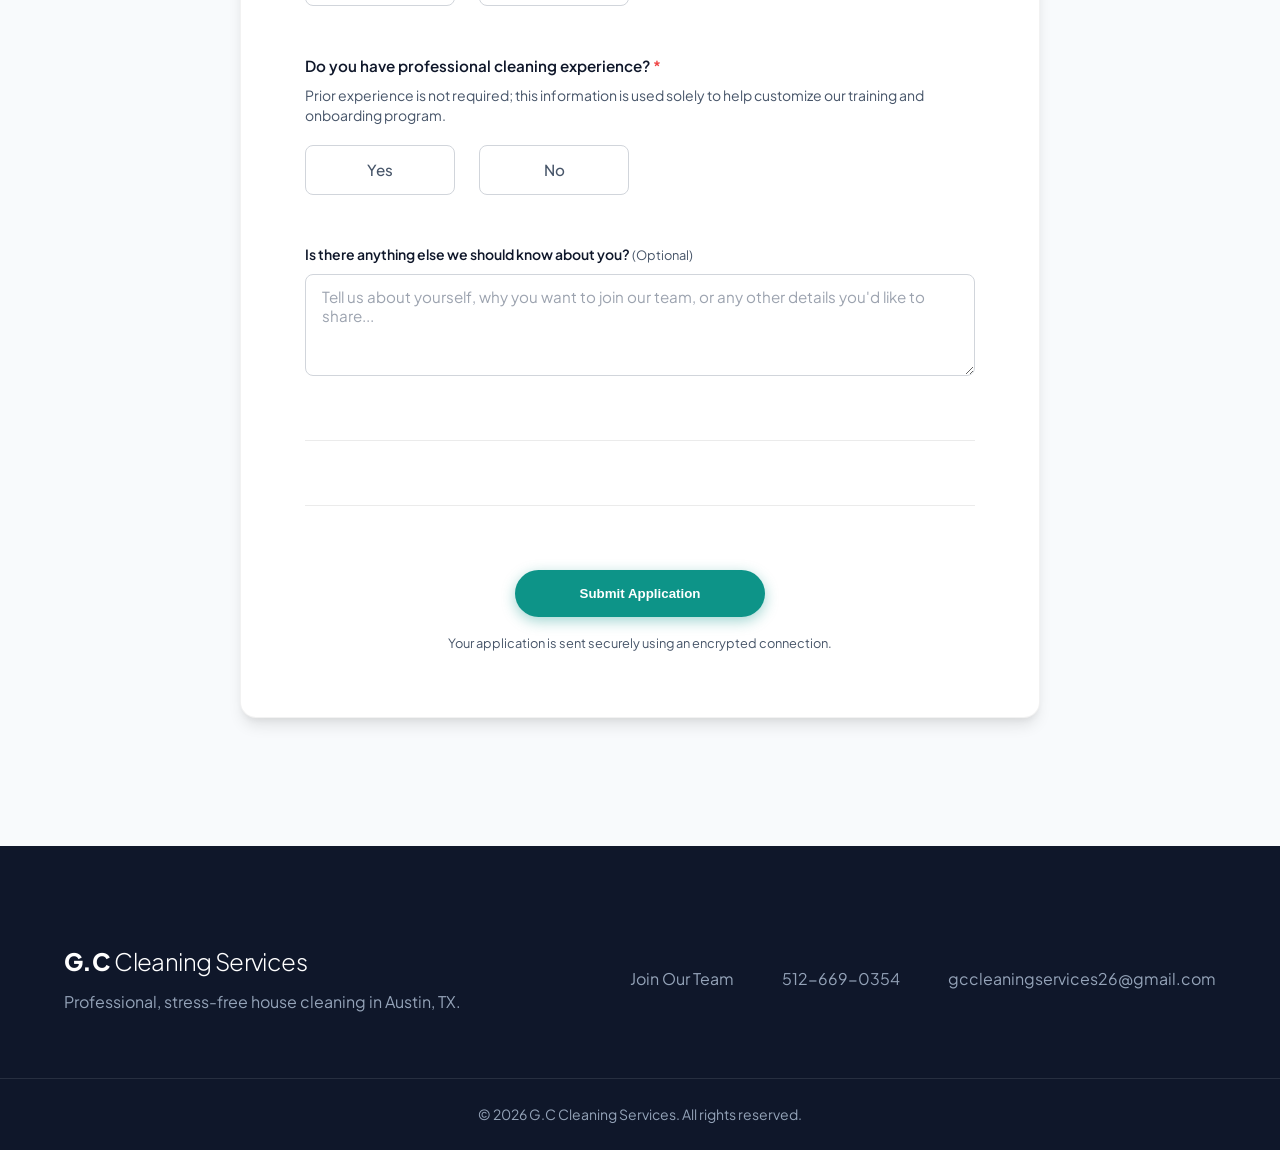
==== commit f627b6f2: "Cloudflare" ====
--- a/jobs.html
+++ b/jobs.html
@@ -24,15 +24,42 @@
         <div class="container header-container">
             <a href="index.html" class="logo">
                 <span class="logo-heavy">G.C</span>
-                <span class="logo-light">Cleaning Services</span>
+                <span class="logo-light lang-en">Cleaning Services</span>
+                <span class="logo-light lang-es">Servicios de Limpieza</span>
             </a>
             
             <nav class="nav-menu" id="nav-menu">
                 <ul class="nav-list">
-                    <li class="nav-item"><a href="index.html#about" class="nav-link">About</a></li>
-                    <li class="nav-item"><a href="index.html#services" class="nav-link">Services & Area</a></li>
-                    <li class="nav-item"><a href="jobs.html" class="nav-link active-link">Join Our Team</a></li>
-                    <li class="nav-item"><a href="index.html#contact" class="nav-link btn-outline">Contact Us</a></li>
+                    <li class="nav-item">
+                        <a href="index.html#about" class="nav-link">
+                            <span class="lang-en">About</span>
+                            <span class="lang-es">Nosotros</span>
+                        </a>
+                    </li>
+                    <li class="nav-item">
+                        <a href="index.html#services" class="nav-link">
+                            <span class="lang-en">Services & Area</span>
+                            <span class="lang-es">Servicios y Zona</span>
+                        </a>
+                    </li>
+                    <li class="nav-item">
+                        <a href="jobs.html" class="nav-link active-link">
+                            <span class="lang-en">Join Our Team</span>
+                            <span class="lang-es">Únete al Equipo</span>
+                        </a>
+                    </li>
+                    <li class="nav-item">
+                        <a href="index.html#contact" class="nav-link btn-outline">
+                            <span class="lang-en">Contact Us</span>
+                            <span class="lang-es">Contacto</span>
+                        </a>
+                    </li>
+                    <li class="nav-item">
+                        <button id="lang-toggle" class="lang-toggle-btn" aria-label="Switch Language">
+                            <span class="lang-toggle-icon">🌐</span>
+                            <span id="lang-toggle-text">Español</span>
+                        </button>
+                    </li>
                 </ul>
             </nav>
 
@@ -49,144 +76,244 @@
             <div class="container">
                 <div class="form-wrapper">
                     <div class="text-center mb-8">
-                        <span class="badge">Careers</span>
-                        <h1 class="section-title">Join Our <span class="text-gradient">Professional Team</span></h1>
-                        <p class="section-desc max-w-md mx-auto">We are always looking for friendly, hard-working, and detailed cleaners to help keep Austin homes spotless. Fill out the application below to get started.</p>
+                        <span class="badge">
+                            <span class="lang-en">Careers</span>
+                            <span class="lang-es">Empleos</span>
+                        </span>
+                        <h1 class="section-title">
+                            <span class="lang-en">Join Our <span class="text-gradient">Professional Team</span></span>
+                            <span class="lang-es">Únete a Nuestro <span class="text-gradient">Equipo Profesional</span></span>
+                        </h1>
+                        <p class="section-desc max-w-md mx-auto">
+                            <span class="lang-en">We are always looking for friendly, hard-working, and detailed cleaners to help keep Austin homes spotless. Fill out the application below to get started.</span>
+                            <span class="lang-es">Siempre estamos buscando limpiadores amables, trabajadores y detallistas para ayudar a mantener impecables los hogares de Austin. Complete la solicitud a continuación para comenzar.</span>
+                        </p>
                     </div>
 
                     <div class="form-card shadow-lg rounded-xl">
-                        <!-- Serverless action URL (Web3Forms/Formspree ready) -->
-                        <form action="https://api.web3forms.com/submit" method="POST" id="job-application-form">
-                            <!-- Web3Forms Access Key -->
-                            <input type="hidden" name="access_key" value="ca5b6c26-3482-43e5-b261-2ae13c55615d"><!-- API Key -->
+                        <!-- Cloudflare Pages Function targets `/api/submit` which handles Turnstile verification securely -->
+                        <form action="/api/submit" method="POST" id="job-application-form">
+                            <!-- Subject for Email Notification -->
                             <input type="hidden" name="subject" value="New Cleaner Application from G.C Website">
-                            <!-- Bot prevention -->
+                            <!-- Bot prevention honeypot -->
                             <input type="checkbox" name="botcheck" class="hidden-honeypot" style="display: none;">
 
                             <!-- Section 1: Personal Information -->
                             <div class="form-section">
-                                <h3 class="form-section-title">1. Personal Information</h3>
+                                <h3 class="form-section-title">
+                                    <span class="lang-en">1. Personal Information</span>
+                                    <span class="lang-es">1. Información Personal</span>
+                                </h3>
                                 <div class="form-grid">
                                     <div class="form-group">
-                                        <label for="first-name" class="form-label">First Name <span class="text-required">*</span></label>
-                                        <input type="text" id="first-name" name="first_name" class="form-input" placeholder="Jane" required>
-                                    </div>
-                                    <div class="form-group">
-                                        <label for="last-name" class="form-label">Last Name <span class="text-required">*</span></label>
-                                        <input type="text" id="last-name" name="last_name" class="form-input" placeholder="Doe" required>
-                                    </div>
-                                    <div class="form-group">
-                                        <label for="phone" class="form-label">Phone Number <span class="text-required">*</span></label>
-                                        <input type="tel" id="phone" name="phone" class="form-input" placeholder="(512) 555-5555" required>
-                                    </div>
-                                    <div class="form-group">
-                                        <label for="email" class="form-label">Email Address <span class="text-optional">(Optional)</span></label>
-                                        <input type="email" id="email" name="email" class="form-input" placeholder="jane.doe@example.com">
-                                    </div>
-                                    <div class="form-group">
-                                        <label for="dob" class="form-label">Date of Birth <span class="text-required">*</span></label>
+                                        <label for="first-name" class="form-label">
+                                            <span class="lang-en">First Name</span>
+                                            <span class="lang-es">Nombre</span>
+                                            <span class="text-required">*</span>
+                                        </label>
+                                        <input type="text" id="first-name" name="first_name" class="form-input" required>
+                                    </div>
+                                    <div class="form-group">
+                                        <label for="last-name" class="form-label">
+                                            <span class="lang-en">Last Name</span>
+                                            <span class="lang-es">Apellido</span>
+                                            <span class="text-required">*</span>
+                                        </label>
+                                        <input type="text" id="last-name" name="last_name" class="form-input" required>
+                                    </div>
+                                    <div class="form-group">
+                                        <label for="phone" class="form-label">
+                                            <span class="lang-en">Phone Number</span>
+                                            <span class="lang-es">Número de Teléfono</span>
+                                            <span class="text-required">*</span>
+                                        </label>
+                                        <input type="tel" id="phone" name="phone" class="form-input" required>
+                                    </div>
+                                    <div class="form-group">
+                                        <label for="email" class="form-label">
+                                            <span class="lang-en">Email Address <span class="text-optional">(Optional)</span></span>
+                                            <span class="lang-es">Correo Electrónico <span class="text-optional">(Opcional)</span></span>
+                                        </label>
+                                        <input type="email" id="email" name="email" class="form-input">
+                                    </div>
+                                    <div class="form-group">
+                                        <label for="dob" class="form-label">
+                                            <span class="lang-en">Date of Birth</span>
+                                            <span class="lang-es">Fecha de Nacimiento</span>
+                                            <span class="text-required">*</span>
+                                        </label>
                                         <input type="date" id="dob" name="date_of_birth" class="form-input" required>
                                     </div>
                                     <div class="form-group">
-                                        <label for="zip-code" class="form-label">ZIP Code / General Area <span class="text-required">*</span></label>
-                                        <input type="text" id="zip-code" name="location" class="form-input" placeholder="e.g., Downtown Austin, 78704" required>
+                                        <label for="zip-code" class="form-label">
+                                            <span class="lang-en">ZIP Code / General Area</span>
+                                            <span class="lang-es">Código Postal / Zona General</span>
+                                            <span class="text-required">*</span>
+                                        </label>
+                                        <input type="text" id="zip-code" name="location" class="form-input" required>
                                     </div>
                                 </div>
                             </div>
 
                             <!-- Section 2: Availability -->
                             <div class="form-section">
-                                <h3 class="form-section-title">2. Work Availability</h3>
-                                <p class="form-section-subtitle">Select the days you are available to work. <span class="text-required">*</span></p>
+                                <h3 class="form-section-title">
+                                    <span class="lang-en">2. Work Availability</span>
+                                    <span class="lang-es">2. Disponibilidad de Trabajo</span>
+                                </h3>
+                                <p class="form-section-subtitle">
+                                    <span class="lang-en">Select the days you are available to work. <span class="text-required">*</span></span>
+                                    <span class="lang-es">Seleccione los días en que está disponible para trabajar. <span class="text-required">*</span></span>
+                                </p>
                                 
                                 <div class="checkbox-grid">
                                     <label class="custom-checkbox-wrapper">
                                         <input type="checkbox" name="availability[]" value="Monday" class="custom-checkbox">
-                                        <span class="checkbox-tile">Monday</span>
+                                        <span class="checkbox-tile">
+                                            <span class="lang-en">Monday</span>
+                                            <span class="lang-es">Lunes</span>
+                                        </span>
                                     </label>
                                     <label class="custom-checkbox-wrapper">
                                         <input type="checkbox" name="availability[]" value="Tuesday" class="custom-checkbox">
-                                        <span class="checkbox-tile">Tuesday</span>
+                                        <span class="checkbox-tile">
+                                            <span class="lang-en">Tuesday</span>
+                                            <span class="lang-es">Martes</span>
+                                        </span>
                                     </label>
                                     <label class="custom-checkbox-wrapper">
                                         <input type="checkbox" name="availability[]" value="Wednesday" class="custom-checkbox">
-                                        <span class="checkbox-tile">Wednesday</span>
+                                        <span class="checkbox-tile">
+                                            <span class="lang-en">Wednesday</span>
+                                            <span class="lang-es">Miércoles</span>
+                                        </span>
                                     </label>
                                     <label class="custom-checkbox-wrapper">
                                         <input type="checkbox" name="availability[]" value="Thursday" class="custom-checkbox">
-                                        <span class="checkbox-tile">Thursday</span>
+                                        <span class="checkbox-tile">
+                                            <span class="lang-en">Thursday</span>
+                                            <span class="lang-es">Jueves</span>
+                                        </span>
                                     </label>
                                     <label class="custom-checkbox-wrapper">
                                         <input type="checkbox" name="availability[]" value="Friday" class="custom-checkbox">
-                                        <span class="checkbox-tile">Friday</span>
+                                        <span class="checkbox-tile">
+                                            <span class="lang-en">Friday</span>
+                                            <span class="lang-es">Viernes</span>
+                                        </span>
                                     </label>
                                     <label class="custom-checkbox-wrapper">
                                         <input type="checkbox" name="availability[]" value="Saturday" class="custom-checkbox">
-                                        <span class="checkbox-tile">Saturday</span>
+                                        <span class="checkbox-tile">
+                                            <span class="lang-en">Saturday</span>
+                                            <span class="lang-es">Sábado</span>
+                                        </span>
                                     </label>
                                     <label class="custom-checkbox-wrapper">
                                         <input type="checkbox" name="availability[]" value="Sunday" class="custom-checkbox">
-                                        <span class="checkbox-tile">Sunday</span>
+                                        <span class="checkbox-tile">
+                                            <span class="lang-en">Sunday</span>
+                                            <span class="lang-es">Domingo</span>
+                                        </span>
                                     </label>
                                 </div>
 
                                 <div class="form-group mt-6">
-                                    <label for="availability-notes" class="form-label">Availability & Hours Notes <span class="text-optional">(Optional)</span></label>
-                                    <textarea id="availability-notes" name="availability_notes" class="form-textarea" rows="3" placeholder="Specify if you prefer mornings, afternoons, part-time, full-time, etc."></textarea>
+                                    <label for="availability-notes" class="form-label">
+                                        <span class="lang-en">Availability & Hours Notes <span class="text-optional">(Optional)</span></span>
+                                        <span class="lang-es">Notas de Horarios y Disponibilidad <span class="text-optional">(Opcional)</span></span>
+                                    </label>
+                                    <textarea id="availability-notes" name="availability_notes" class="form-textarea" rows="3"></textarea>
                                 </div>
                             </div>
 
                             <!-- Section 3: Requirements & Experience -->
                             <div class="form-section">
-                                <h3 class="form-section-title">3. Experience</h3>
+                                <h3 class="form-section-title">
+                                    <span class="lang-en">3. Experience</span>
+                                    <span class="lang-es">3. Experiencia</span>
+                                </h3>
                                 
                                 <div class="form-group mb-6">
-                                    <p class="form-question">Do you have a reliable vehicle and a valid driver's license? <span class="text-required">*</span></p>
+                                    <p class="form-question">
+                                        <span class="lang-en">Do you have a reliable vehicle and a valid driver's license? <span class="text-required">*</span></span>
+                                        <span class="lang-es">¿Tiene un vehículo confiable y una licencia de conducir válida? <span class="text-required">*</span></span>
+                                    </p>
                                     <div class="radio-group">
                                         <label class="custom-radio-wrapper">
                                             <input type="radio" name="has_transportation" value="Yes" class="custom-radio" required>
-                                            <span class="radio-button">Yes</span>
+                                            <span class="radio-button">
+                                                <span class="lang-en">Yes</span>
+                                                <span class="lang-es">Sí</span>
+                                            </span>
                                         </label>
                                         <label class="custom-radio-wrapper">
                                             <input type="radio" name="has_transportation" value="No" class="custom-radio" required>
-                                            <span class="radio-button">No</span>
+                                            <span class="radio-button">
+                                                <span class="lang-en">No</span>
+                                                <span class="lang-es">No</span>
+                                            </span>
                                         </label>
                                     </div>
                                 </div>
 
                                 <div class="form-group mb-6">
-                                     <p class="form-question">Do you have professional cleaning experience? <span class="text-required">*</span></p>
-                                     <p class="form-note">Prior experience is not required; this information is used solely to help customize our training and onboarding program.</p>
+                                     <p class="form-question">
+                                         <span class="lang-en">Do you have professional cleaning experience? <span class="text-required">*</span></span>
+                                         <span class="lang-es">¿Tiene experiencia en limpieza profesional? <span class="text-required">*</span></span>
+                                     </p>
+                                     <p class="form-note">
+                                         <span class="lang-en">Prior experience is not required; this information is used solely to help customize our training and onboarding program.</span>
+                                         <span class="lang-es">No se requiere experiencia previa; esta información se utiliza únicamente para ayudar a personalizar nuestro programa de capacitación e inducción.</span>
+                                     </p>
                                      <div class="radio-group">
                                          <label class="custom-radio-wrapper">
                                              <input type="radio" name="has_experience" value="Yes" id="experience-yes" class="custom-radio" required>
-                                             <span class="radio-button">Yes</span>
+                                             <span class="radio-button">
+                                                 <span class="lang-en">Yes</span>
+                                                 <span class="lang-es">Sí</span>
+                                             </span>
                                          </label>
                                          <label class="custom-radio-wrapper">
                                              <input type="radio" name="has_experience" value="No" id="experience-no" class="custom-radio" required>
-                                             <span class="radio-button">No</span>
+                                             <span class="radio-button">
+                                                 <span class="lang-en">No</span>
+                                                 <span class="lang-es">No</span>
+                                             </span>
                                          </label>
                                      </div>
                                  </div>
 
                                  <!-- Dynamic Text Area (Conditional display) -->
                                  <div class="form-group transition-collapse" id="experience-details-group" style="display: none;">
-                                     <label for="experience-details" class="form-label">If yes, tell us a bit about your experience <span class="text-optional">(Optional)</span></label>
-                                     <textarea id="experience-details" name="experience_details" class="form-textarea" rows="4" placeholder="Mention home, condo, commercial cleaning, previous employers, or years active..."></textarea>
+                                     <label for="experience-details" class="form-label">
+                                         <span class="lang-en">If yes, tell us a bit about your experience <span class="text-optional">(Optional)</span></span>
+                                         <span class="lang-es">En caso afirmativo, cuéntenos un poco sobre su experiencia <span class="text-optional">(Opcional)</span></span>
+                                     </label>
+                                     <textarea id="experience-details" name="experience_details" class="form-textarea" rows="4"></textarea>
                                  </div>
 
                                  <div class="form-group mt-6">
-                                     <label for="additional-info" class="form-label">Is there anything else we should know about you? <span class="text-optional">(Optional)</span></label>
-                                     <textarea id="additional-info" name="additional_information" class="form-textarea" rows="4" placeholder="Tell us about yourself, why you want to join our team, or any other details you'd like to share..."></textarea>
+                                     <label for="additional-info" class="form-label">
+                                         <span class="lang-en">Is there anything else we should know about you? <span class="text-optional">(Optional)</span></span>
+                                         <span class="lang-es">¿Hay algo más que debamos saber sobre usted? <span class="text-optional">(Opcional)</span></span>
+                                     </label>
+                                     <textarea id="additional-info" name="additional_information" class="form-textarea" rows="4"></textarea>
                                  </div>
                              </div>
 
                             <div class="form-footer mt-8">
-                                <!-- hCaptcha Spam Protection -->
-                                <div class="h-captcha" data-captcha="true"></div>
-
-                                <button type="submit" class="btn btn-primary btn-submit">Submit Application</button>
-                                <p class="form-safety-note">Your application is sent securely using an encrypted connection.</p>
+                                <!-- Cloudflare Turnstile Widget (Using testing sitekey 1x00000000000000000000AA by default, which passes locally) -->
+                                <div class="cf-turnstile" data-sitekey="0x4AAAAAADqiTuPANFyWk84b" data-theme="light"></div>
+
+                                <button type="submit" class="btn btn-primary btn-submit">
+                                    <span class="lang-en">Submit Application</span>
+                                    <span class="lang-es">Enviar Solicitud</span>
+                                </button>
+                                <p class="form-safety-note">
+                                    <span class="lang-en">Your application is sent securely using an encrypted connection.</span>
+                                    <span class="lang-es">Su solicitud se envía de forma segura mediante una conexión cifrada.</span>
+                                </p>
                             </div>
                         </form>
                     </div>
@@ -200,25 +327,35 @@
             <div class="footer-brand">
                 <a href="index.html" class="logo footer-logo">
                     <span class="logo-heavy">G.C</span>
-                    <span class="logo-light">Cleaning Services</span>
+                    <span class="logo-light lang-en">Cleaning Services</span>
+                    <span class="logo-light lang-es">Servicios de Limpieza</span>
                 </a>
-                <p class="footer-desc">Professional, stress-free house cleaning in Austin, TX.</p>
+                <p class="footer-desc">
+                    <span class="lang-en">Professional, stress-free house cleaning in Austin, TX.</span>
+                    <span class="lang-es">Limpieza de casas profesional y sin estrés en Austin, TX.</span>
+                </p>
             </div>
             <div class="footer-contact">
-                <a href="jobs.html">Join Our Team</a>
+                <a href="jobs.html">
+                    <span class="lang-en">Join Our Team</span>
+                    <span class="lang-es">Únete al Equipo</span>
+                </a>
                 <a href="tel:512-669-0354">512-669-0354</a>
                 <a href="mailto:gccleaningservices26@gmail.com">gccleaningservices26@gmail.com</a>
             </div>
         </div>
         <div class="footer-bottom">
             <div class="container">
-                <p>&copy; <span id="year"></span> G.C Cleaning Services. All rights reserved.</p>
+                <p>&copy; <span id="year"></span> G.C Cleaning Services. 
+                    <span class="lang-en">All rights reserved.</span>
+                    <span class="lang-es">Todos los derechos reservados.</span>
+                </p>
             </div>
         </div>
     </footer>
 
-    <!-- hCaptcha and Web3Forms Client Validation -->
-    <script src="https://web3forms.com/client/script.js" async defer></script>
+    <!-- Cloudflare Turnstile API -->
+    <script src="https://challenges.cloudflare.com/turnstile/v0/api.js" async defer></script>
     <script src="script.js"></script>
 </body>
 </html>
--- a/styles.css
+++ b/styles.css
@@ -984,4 +984,93 @@
     color: var(--clr-dark-muted);
     margin-bottom: var(--sp-2);
     line-height: 1.4;
+}
+
+/* Spinner Animation & Form States */
+.loading-spinner {
+    width: 50px;
+    height: 50px;
+    border: 5px solid rgba(13, 148, 136, 0.15);
+    border-top: 5px solid var(--clr-accent);
+    border-radius: 50%;
+    margin: 0 auto;
+    animation: spin 1s linear infinite;
+}
+
+@keyframes spin {
+    0% { transform: rotate(0deg); }
+    100% { transform: rotate(360deg); }
+}
+
+.success-icon {
+    font-size: 4rem;
+    color: var(--clr-accent);
+    animation: scaleUp 0.3s cubic-bezier(0.175, 0.885, 0.32, 1.275);
+}
+
+@keyframes scaleUp {
+    0% { transform: scale(0.5); opacity: 0; }
+    100% { transform: scale(1); opacity: 1; }
+}
+
+.fallback-container {
+    animation: fadeIn var(--trans-normal);
+}
+
+@keyframes fadeIn {
+    0% { opacity: 0; }
+    100% { opacity: 1; }
+}
+
+.py-12 {
+    padding-top: var(--sp-12);
+    padding-bottom: var(--sp-12);
+}
+
+/* ==========================================================================
+   Bilingual translation styling
+   ========================================================================== */
+html[lang="en"] .lang-es {
+    display: none !important;
+}
+
+html[lang="es"] .lang-en {
+    display: none !important;
+}
+
+/* Language Toggle Button styling */
+.lang-toggle-btn {
+    background: transparent;
+    border: 1px solid rgba(0, 0, 0, 0.12);
+    color: var(--clr-dark);
+    padding: 0.45rem var(--sp-4);
+    border-radius: var(--rad-full);
+    font-size: 0.85rem;
+    font-weight: 600;
+    display: inline-flex;
+    align-items: center;
+    gap: 0.35rem;
+    cursor: pointer;
+    transition: all var(--trans-normal);
+    font-family: inherit;
+}
+
+.lang-toggle-btn:hover {
+    background-color: var(--clr-light);
+    border-color: var(--clr-accent);
+    color: var(--clr-accent);
+}
+
+.lang-toggle-icon {
+    font-size: 0.95rem;
+    line-height: 1;
+}
+
+@media (max-width: 768px) {
+    .lang-toggle-btn {
+        margin-top: var(--sp-2);
+        padding: 0.6rem var(--sp-6);
+        font-size: 0.95rem;
+        border-color: rgba(0, 0, 0, 0.15);
+    }
 }
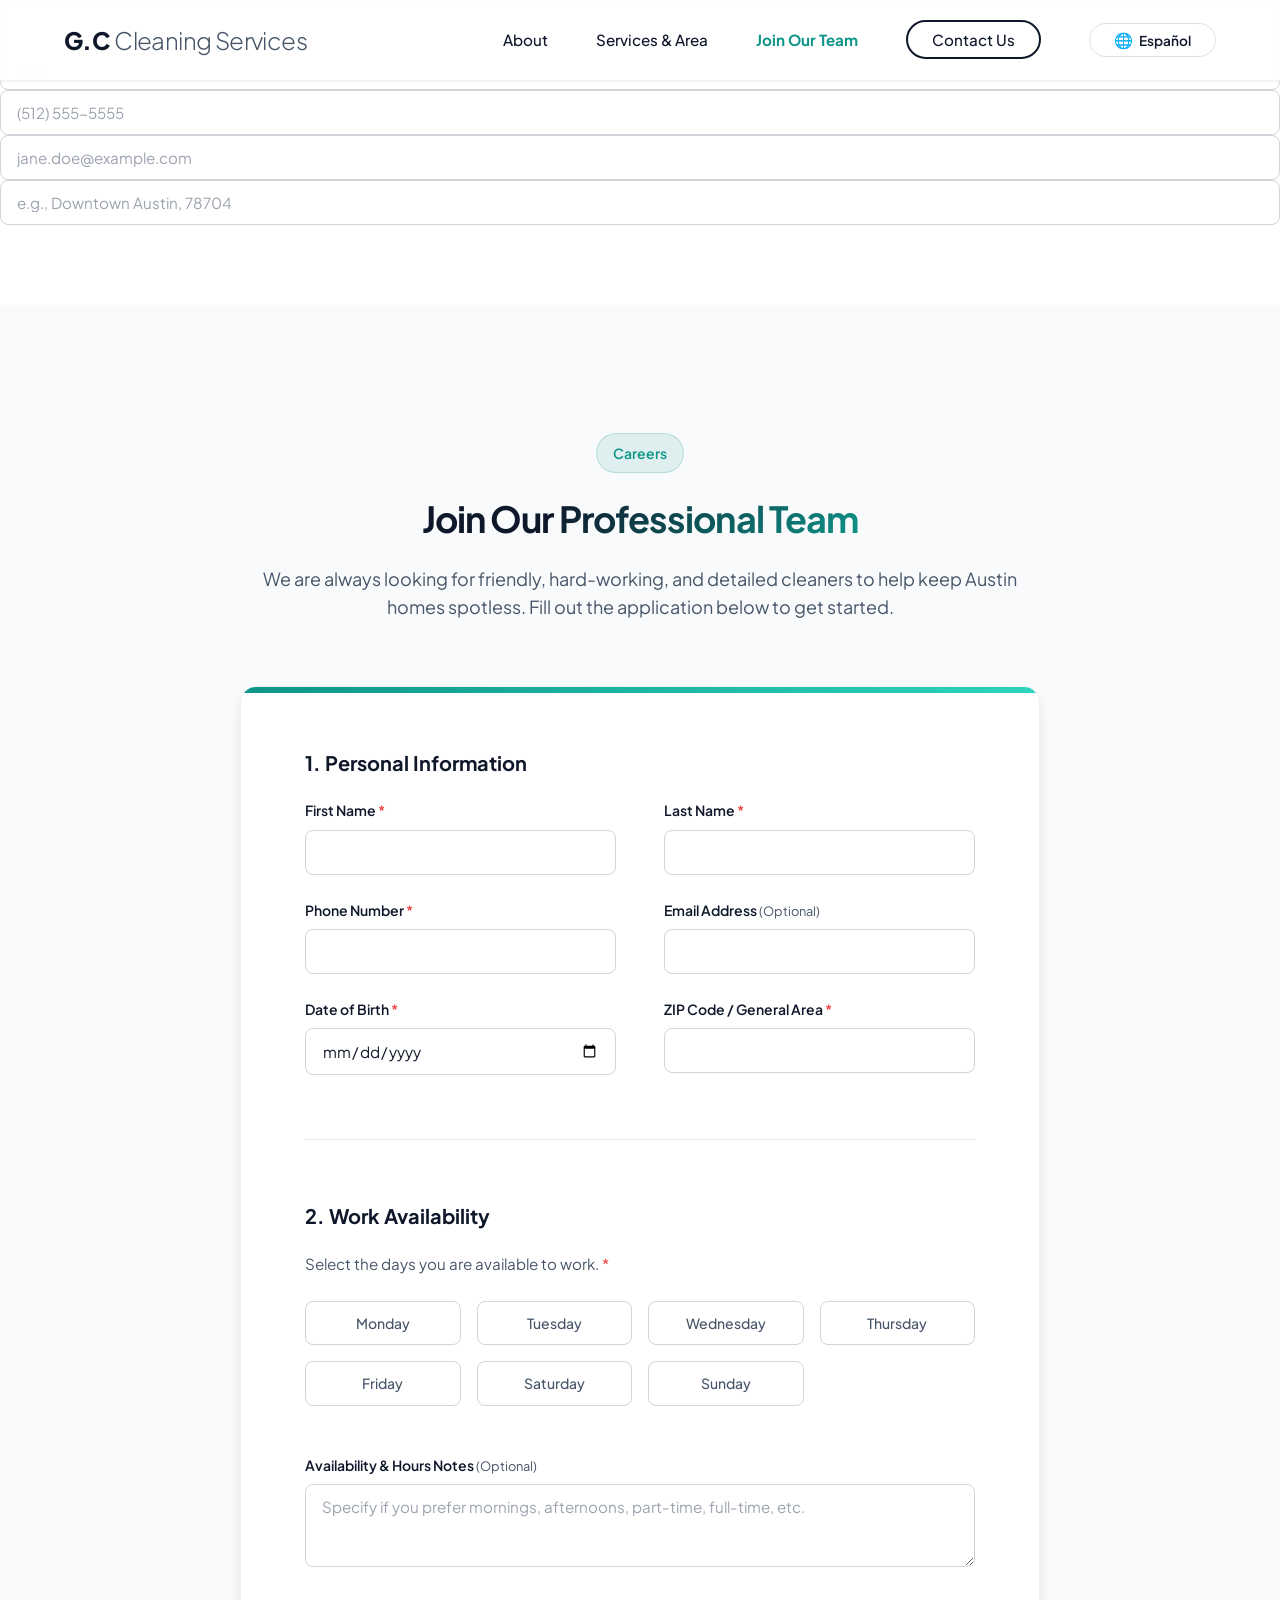
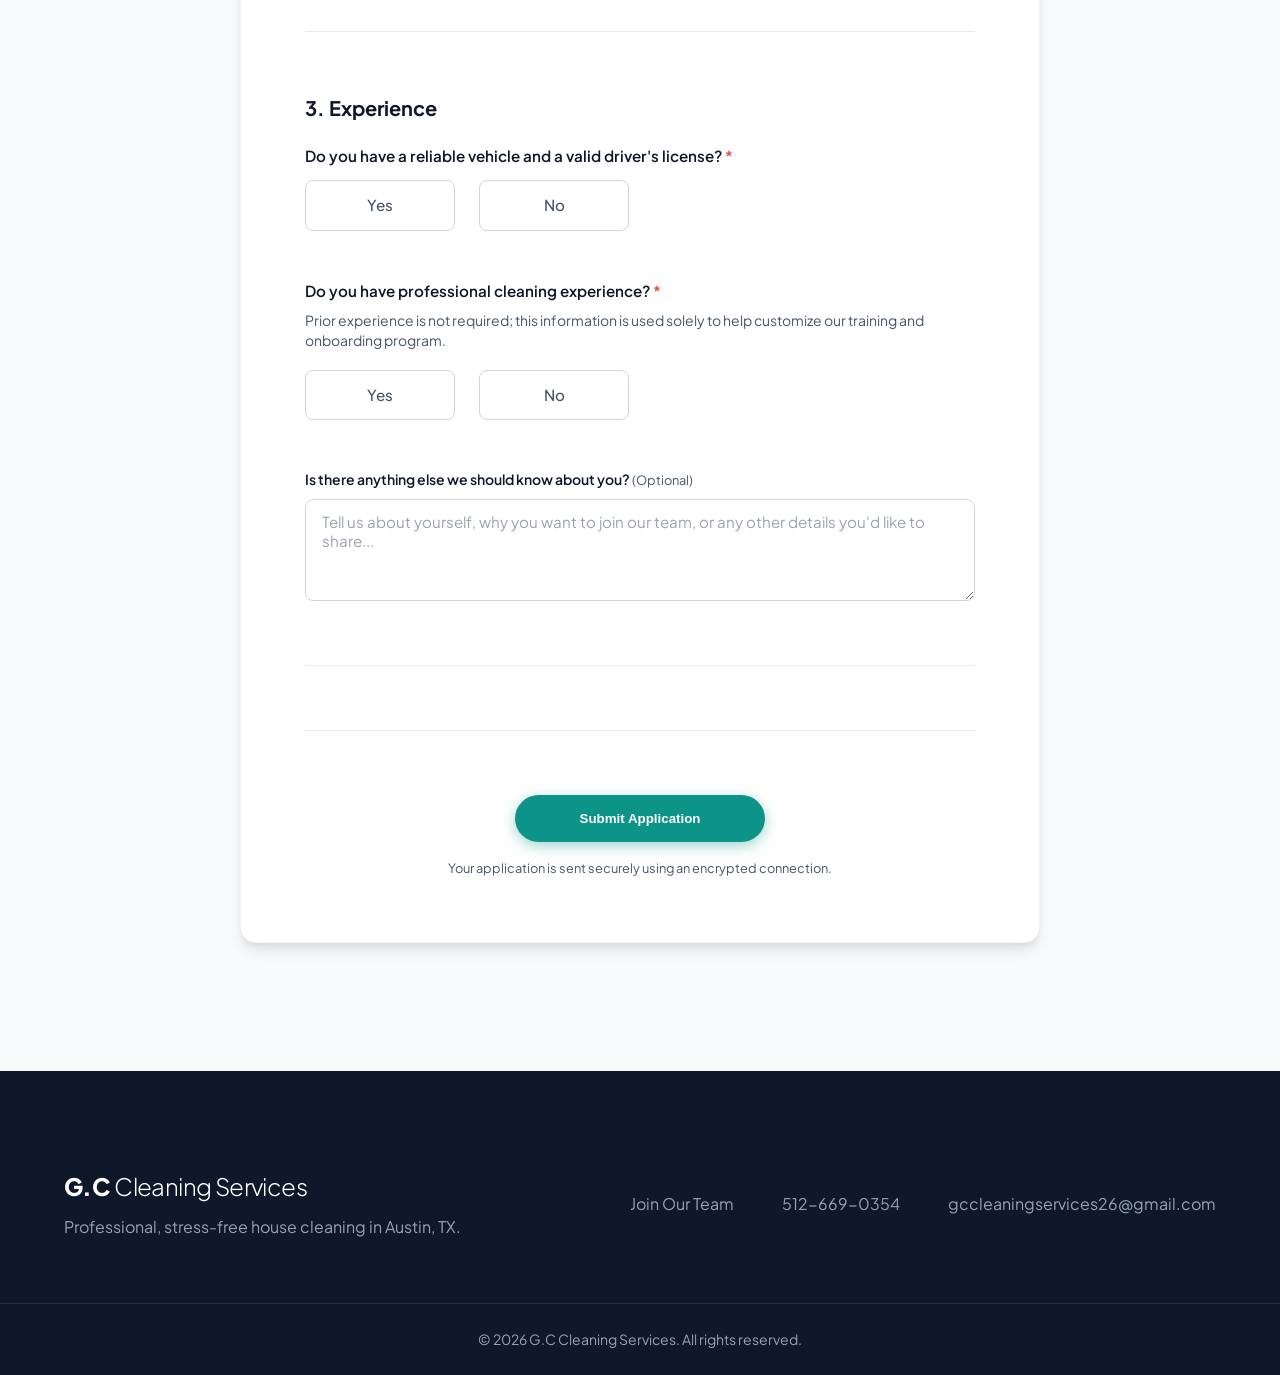
==== commit 1d0d9175: "SEO optimization" ====
--- a/jobs.html
+++ b/jobs.html
@@ -17,6 +17,11 @@
     <meta property="og:description" content="Apply to join G.C Cleaning Services in Austin, TX. We are looking for professional, dedicated house cleaners. Serverless application form.">
     <meta property="og:type" content="website">
     <meta property="og:url" content="https://gccleaningservices.pages.dev/jobs.html">
+    <input type="text" id="first-name" name="first_name" class="form-input" autocomplete="given-name" required>
+    <input type="text" id="last-name" name="last_name" class="form-input" autocomplete="family-name" required>
+    <input type="tel" id="phone" name="phone" class="form-input" autocomplete="tel" required>
+    <input type="email" id="email" name="email" class="form-input" autocomplete="email">
+    <input type="text" id="zip-code" name="location" class="form-input" autocomplete="postal-code" required>
 </head>
 <body>
 
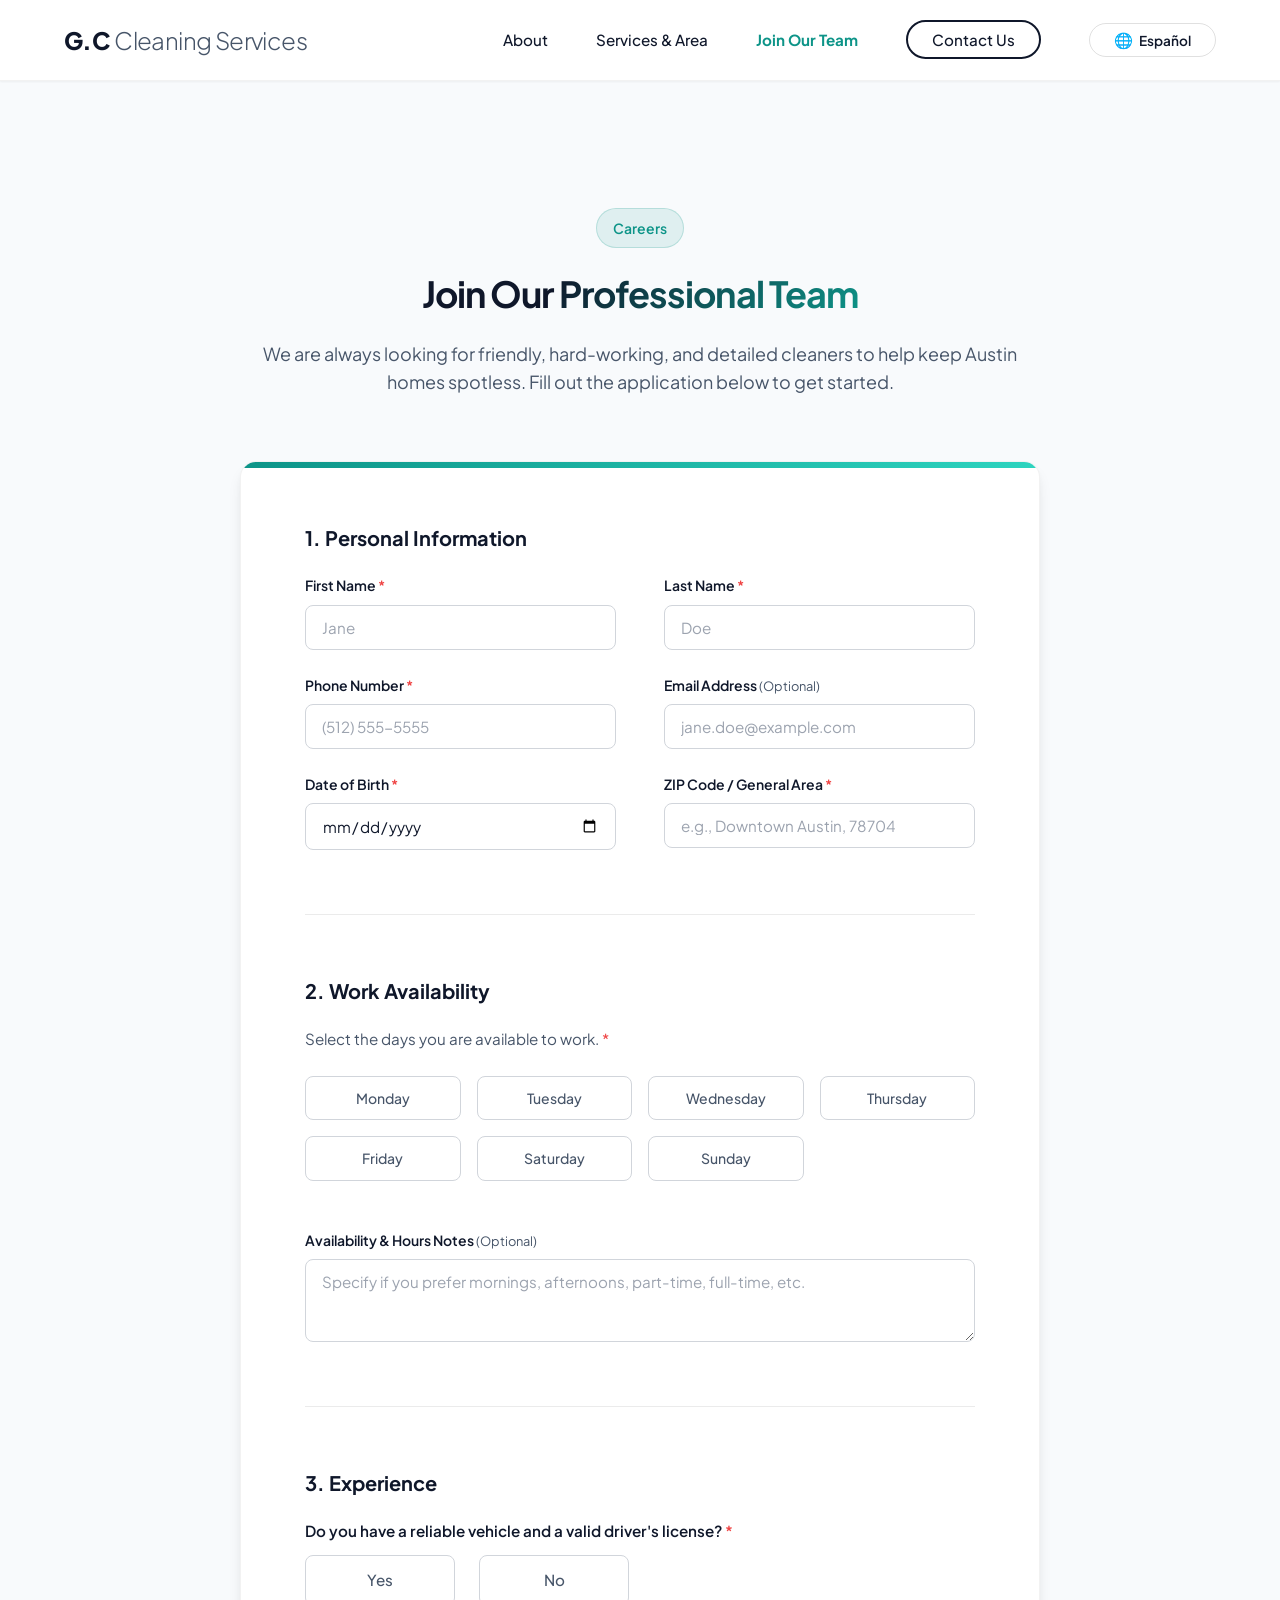
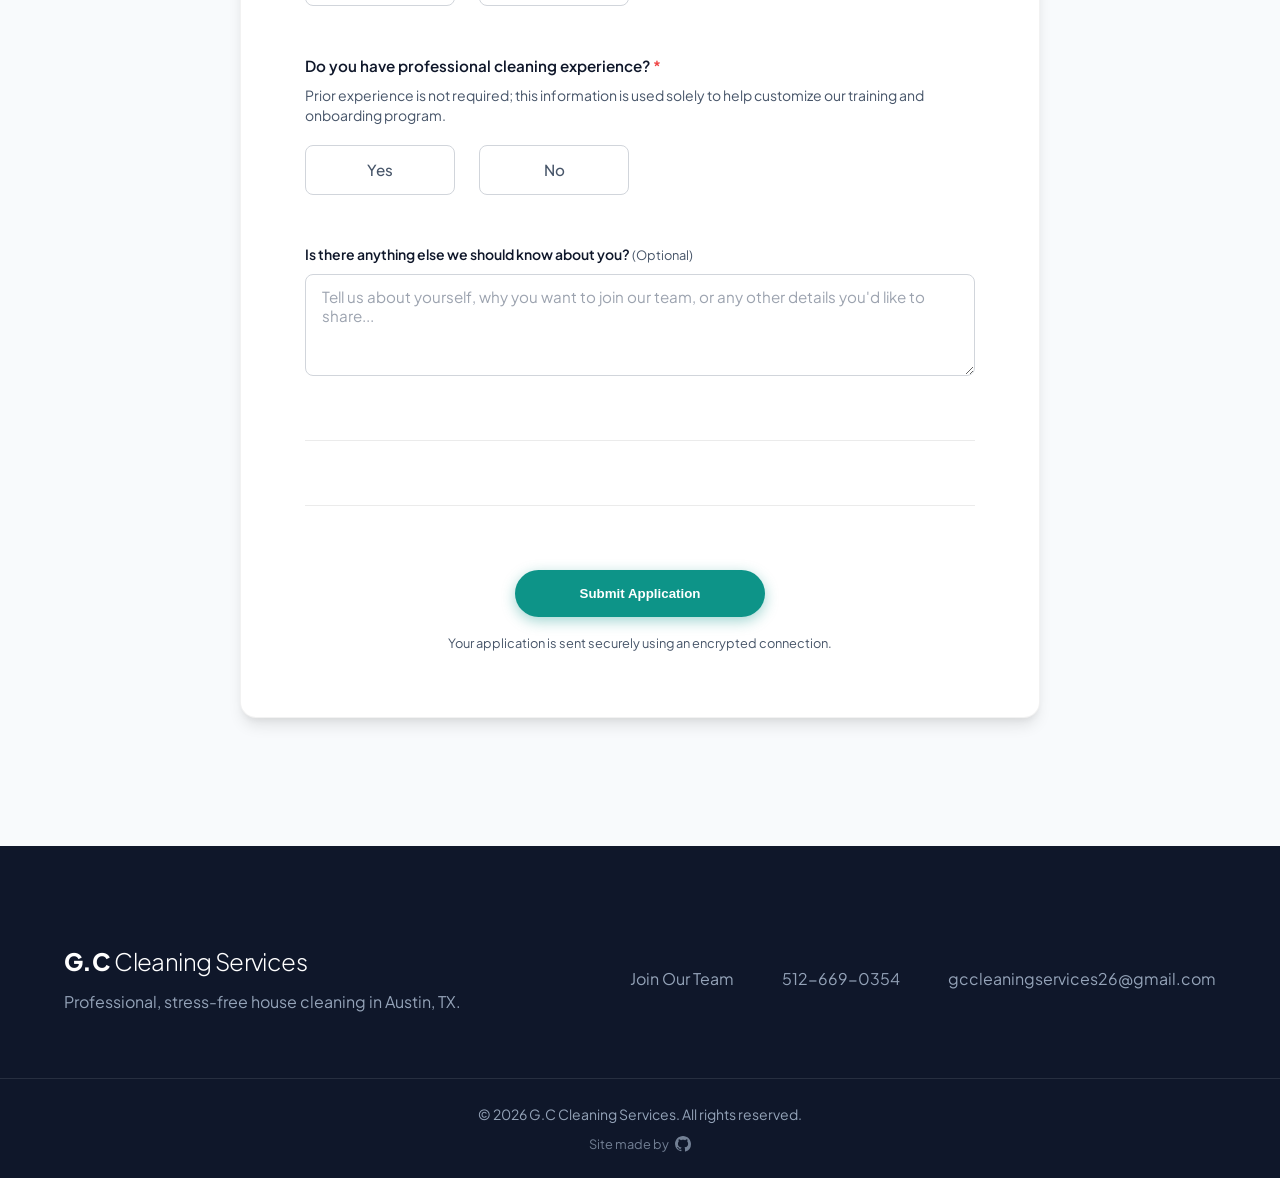
==== commit c1fc3481: "Add githug icon and || Fix" ====
--- a/jobs.html
+++ b/jobs.html
@@ -17,11 +17,6 @@
     <meta property="og:description" content="Apply to join G.C Cleaning Services in Austin, TX. We are looking for professional, dedicated house cleaners. Serverless application form.">
     <meta property="og:type" content="website">
     <meta property="og:url" content="https://gccleaningservices.pages.dev/jobs.html">
-    <input type="text" id="first-name" name="first_name" class="form-input" autocomplete="given-name" required>
-    <input type="text" id="last-name" name="last_name" class="form-input" autocomplete="family-name" required>
-    <input type="tel" id="phone" name="phone" class="form-input" autocomplete="tel" required>
-    <input type="email" id="email" name="email" class="form-input" autocomplete="email">
-    <input type="text" id="zip-code" name="location" class="form-input" autocomplete="postal-code" required>
 </head>
 <body>
 
@@ -96,14 +91,10 @@
                     </div>
 
                     <div class="form-card shadow-lg rounded-xl">
-                        <!-- Cloudflare Pages Function targets `/api/submit` which handles Turnstile verification securely -->
                         <form action="/api/submit" method="POST" id="job-application-form">
-                            <!-- Subject for Email Notification -->
                             <input type="hidden" name="subject" value="New Cleaner Application from G.C Website">
-                            <!-- Bot prevention honeypot -->
                             <input type="checkbox" name="botcheck" class="hidden-honeypot" style="display: none;">
 
-                            <!-- Section 1: Personal Information -->
                             <div class="form-section">
                                 <h3 class="form-section-title">
                                     <span class="lang-en">1. Personal Information</span>
@@ -160,7 +151,6 @@
                                 </div>
                             </div>
 
-                            <!-- Section 2: Availability -->
                             <div class="form-section">
                                 <h3 class="form-section-title">
                                     <span class="lang-en">2. Work Availability</span>
@@ -232,7 +222,6 @@
                                 </div>
                             </div>
 
-                            <!-- Section 3: Requirements & Experience -->
                             <div class="form-section">
                                 <h3 class="form-section-title">
                                     <span class="lang-en">3. Experience</span>
@@ -289,7 +278,6 @@
                                      </div>
                                  </div>
 
-                                 <!-- Dynamic Text Area (Conditional display) -->
                                  <div class="form-group transition-collapse" id="experience-details-group" style="display: none;">
                                      <label for="experience-details" class="form-label">
                                          <span class="lang-en">If yes, tell us a bit about your experience <span class="text-optional">(Optional)</span></span>
@@ -308,7 +296,6 @@
                              </div>
 
                             <div class="form-footer mt-8">
-                                <!-- Cloudflare Turnstile Widget (Using testing sitekey 1x00000000000000000000AA by default, which passes locally) -->
                                 <div class="cf-turnstile" data-sitekey="0x4AAAAAADqiTuPANFyWk84b" data-theme="light"></div>
 
                                 <button type="submit" class="btn btn-primary btn-submit">
@@ -350,17 +337,22 @@
             </div>
         </div>
         <div class="footer-bottom">
-            <div class="container">
-                <p>&copy; <span id="year"></span> G.C Cleaning Services. 
+            <div class="container" style="display: flex; flex-direction: column; align-items: center; gap: 0.5rem;">
+                <p style="margin: 0;">&copy; <span id="year"></span> G.C Cleaning Services. 
                     <span class="lang-en">All rights reserved.</span>
                     <span class="lang-es">Todos los derechos reservados.</span>
+                </p>
+                <p class="footer-credit" style="margin: 0; font-size: 0.8rem; display: flex; align-items: center; gap: 0.35rem; opacity: 0.75;">
+                    <span>Site made by</span>
+                    <a href="https://github.com/NottKoneko" target="_blank" rel="noopener noreferrer" style="display: inline-flex; align-items: center; color: inherit; transition: color var(--trans-normal);" aria-label="GitHub Profile of Creator" class="footer-credit-link">
+                        <svg height="16" class="octicon octicon-mark-github" viewBox="0 0 16 16" version="1.1" width="16" aria-hidden="true" fill="currentColor"><path d="M8 0c4.42 0 8 3.58 8 8a8.013 8.013 0 0 1-5.45 7.59c-.4.08-.55-.17-.55-.38 0-.27.01-1.13.01-2.2 0-.75-.25-1.23-.54-1.48 1.78-.2 3.65-.88 3.65-3.95 0-.88-.31-1.59-.82-2.15.08-.2.36-1.02-.08-2.12 0 0-.67-.22-2.2.82-.64-.18-1.32-.27-2-.27-.68 0-1.36.09-2 .27-1.53-1.03-2.2-.82-2.2-.82-.44 1.1-.16 1.92-.08 2.12-.51.56-.82 1.28-.82 2.15 0 3.06 1.86 3.75 3.64 3.95-.23.2-.44.55-.51 1.07-.46.21-1.61.55-2.33-.66-.15-.24-.6-.83-1.23-.82-.67.01-.27.38.01.53.34.19.73.9.82 1.13.16.45.68 1.35 3.12.88.01.4.01.88.01 1.14 0 .21-.15.46-.55.38A7.995 7.995 0 0 1 0 8c0-4.42 3.58-8 8-8Z"></path></svg>
+                    </a>
                 </p>
             </div>
         </div>
     </footer>
 
-    <!-- Cloudflare Turnstile API -->
     <script src="https://challenges.cloudflare.com/turnstile/v0/api.js" async defer></script>
     <script src="script.js"></script>
 </body>
-</html>
+</html>
--- a/styles.css
+++ b/styles.css
@@ -1073,4 +1073,8 @@
         font-size: 0.95rem;
         border-color: rgba(0, 0, 0, 0.15);
     }
+}
+
+.footer-credit-link:hover {
+    color: var(--clr-accent) !important;
 }
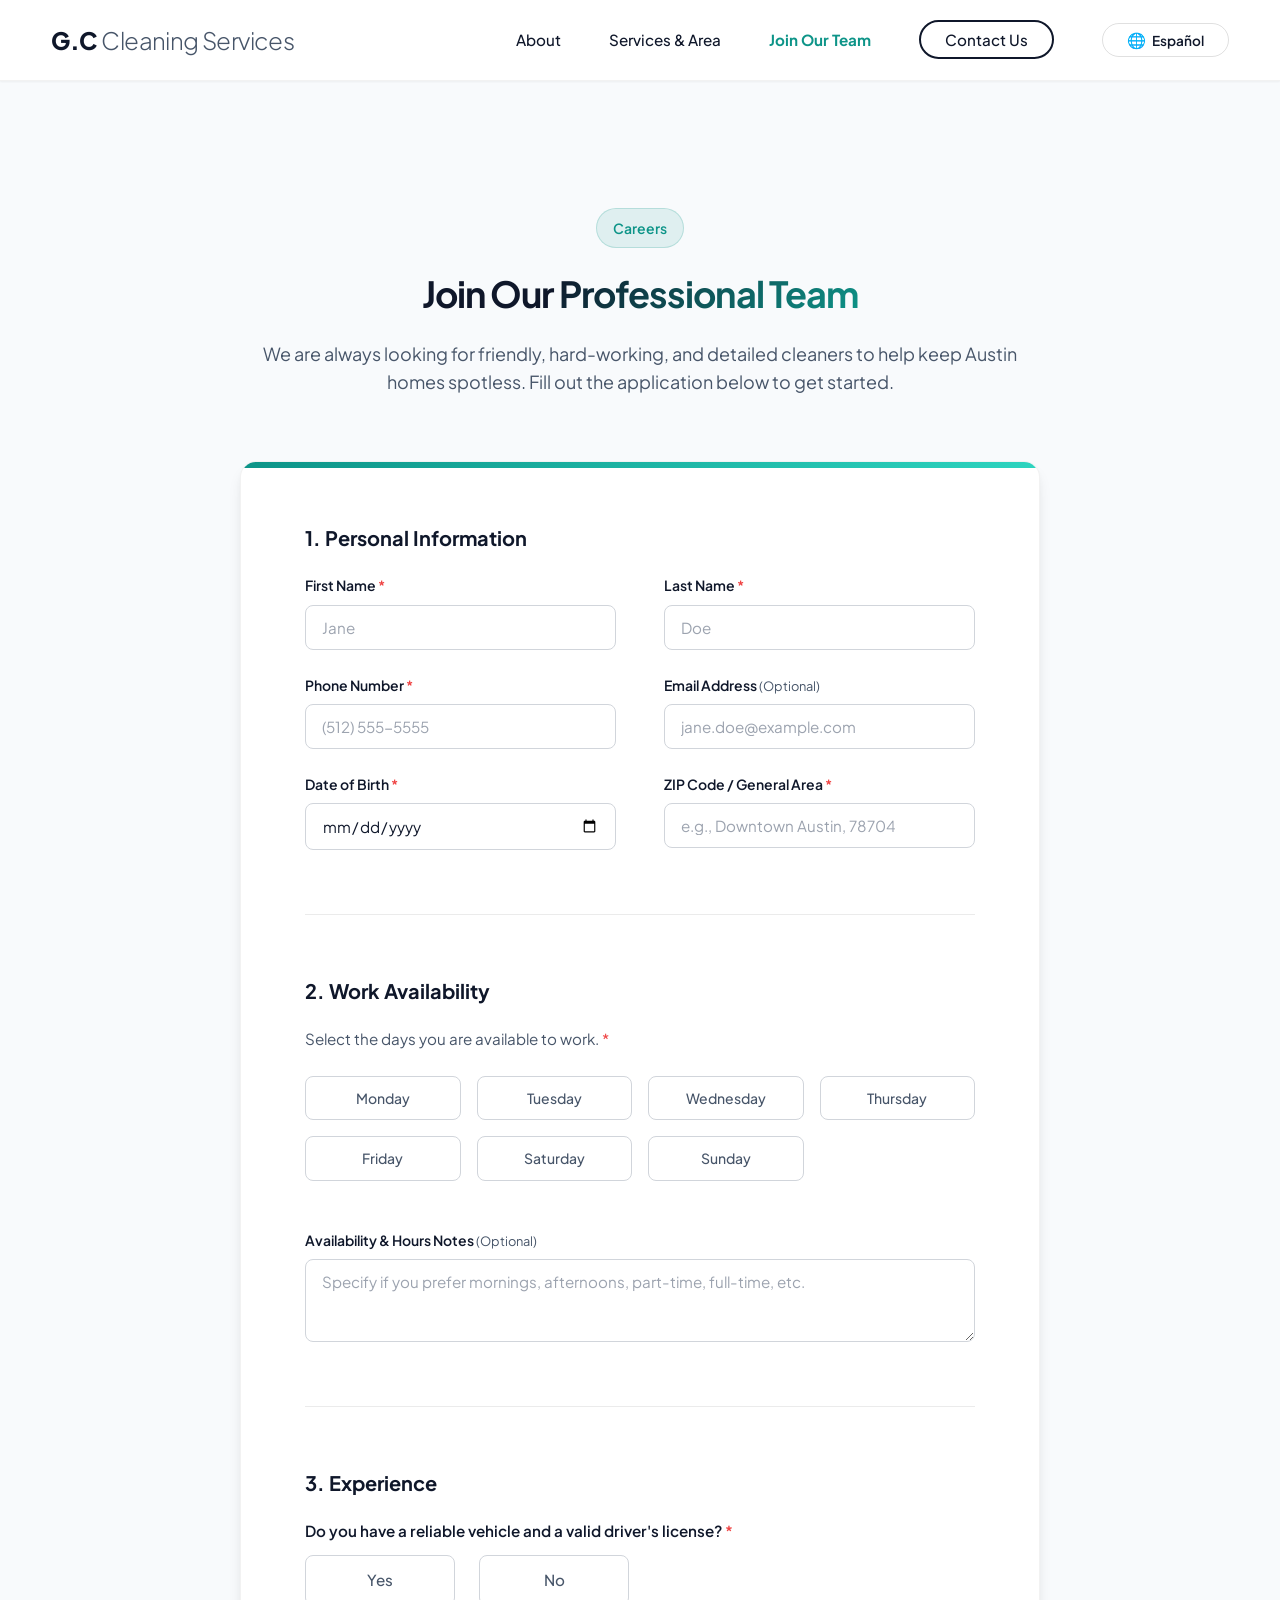
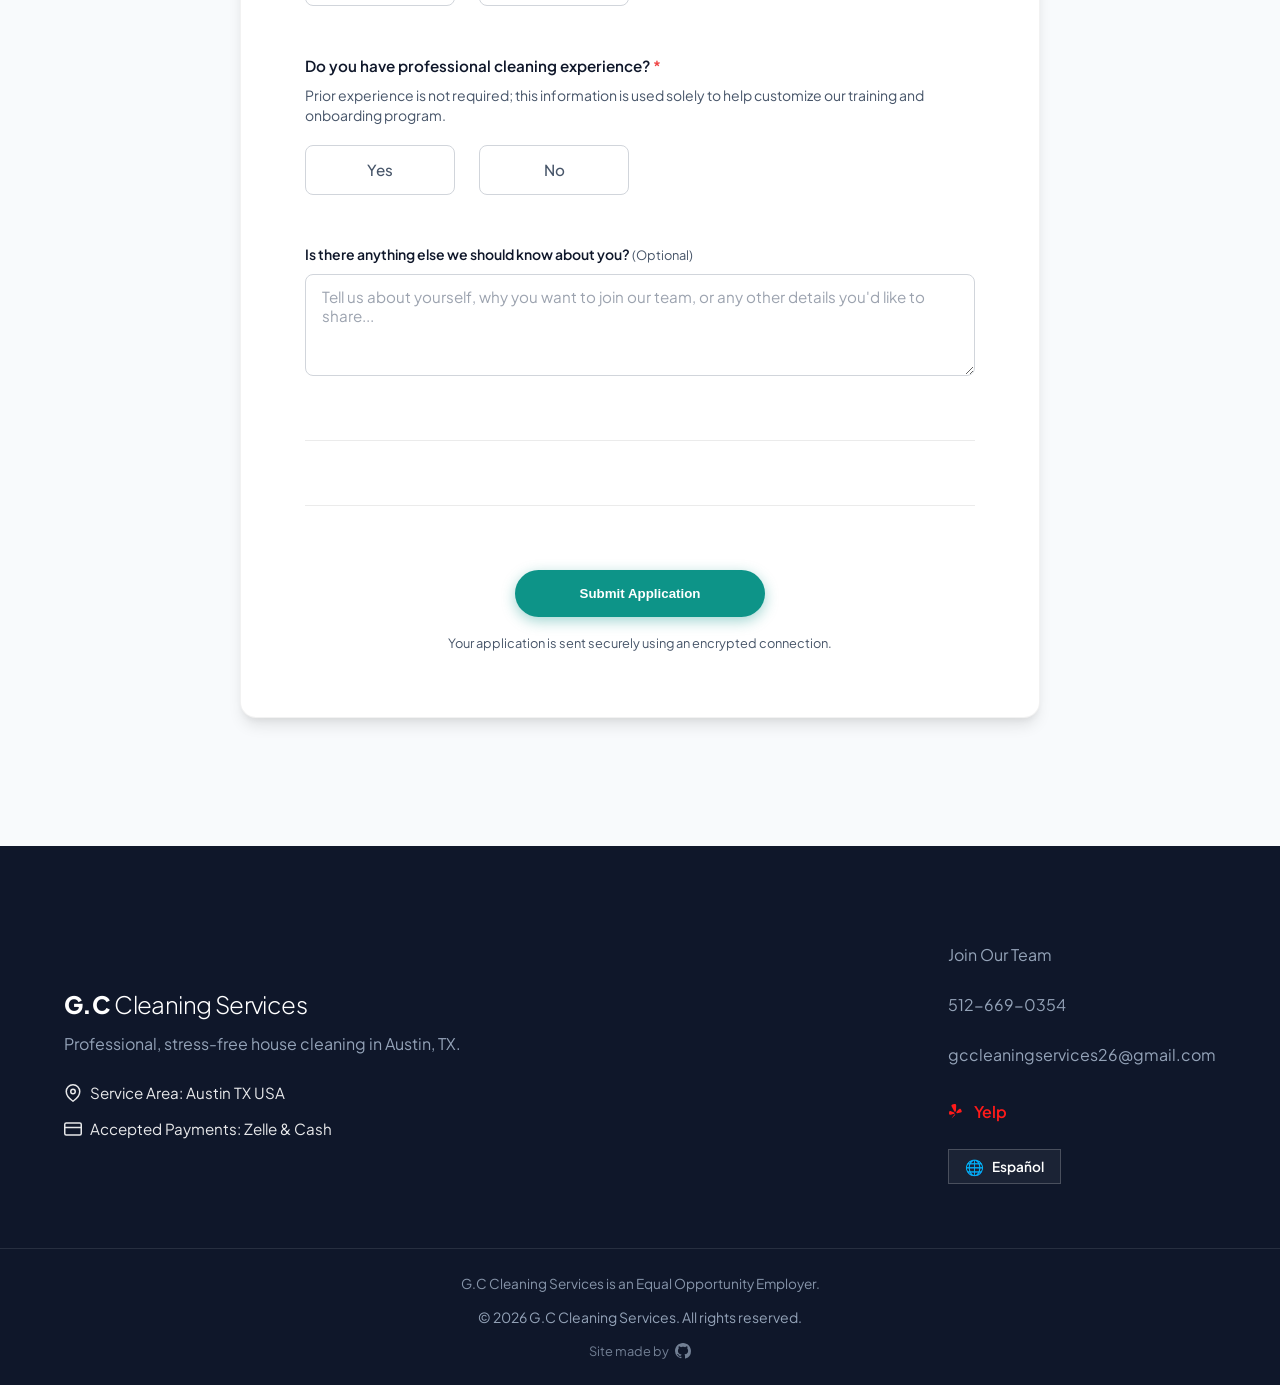
==== commit 5845f841: "Footer add" ====
--- a/jobs.html
+++ b/jobs.html
@@ -326,18 +326,48 @@
                     <span class="lang-en">Professional, stress-free house cleaning in Austin, TX.</span>
                     <span class="lang-es">Limpieza de casas profesional y sin estrés en Austin, TX.</span>
                 </p>
+                <div class="service-area" style="margin-top: 1.5rem; display: flex; flex-direction: column; gap: 0.75rem;">
+                    <div style="display: flex; align-items: center; gap: 0.5rem; font-size: 0.95rem; opacity: 0.9;">
+                        <svg xmlns="http://www.w3.org/2000/svg" width="18" height="18" viewBox="0 0 24 24" fill="none" stroke="currentColor" stroke-width="2" stroke-linecap="round" stroke-linejoin="round"><path d="M21 10c0 7-9 13-9 13s-9-6-9-13a9 9 0 0 1 18 0z"></path><circle cx="12" cy="10" r="3"></circle></svg>
+                        <span class="lang-en">Service Area: Austin TX USA</span>
+                        <span class="lang-es">Área de Servicio: Austin TX USA</span>
+                    </div>
+                    <div style="display: flex; align-items: center; gap: 0.5rem; font-size: 0.95rem; opacity: 0.9;">
+                        <svg xmlns="http://www.w3.org/2000/svg" width="18" height="18" viewBox="0 0 24 24" fill="none" stroke="currentColor" stroke-width="2" stroke-linecap="round" stroke-linejoin="round"><rect x="1" y="4" width="22" height="16" rx="2" ry="2"></rect><line x1="1" y1="10" x2="23" y2="10"></line></svg>
+                        <span class="lang-en">Accepted Payments: Zelle & Cash</span>
+                        <span class="lang-es">Métodos de Pago: Zelle y Efectivo</span>
+                    </div>
+                </div>
             </div>
-            <div class="footer-contact">
-                <a href="jobs.html">
-                    <span class="lang-en">Join Our Team</span>
-                    <span class="lang-es">Únete al Equipo</span>
-                </a>
-                <a href="tel:512-669-0354">512-669-0354</a>
-                <a href="mailto:gccleaningservices26@gmail.com">gccleaningservices26@gmail.com</a>
+            <div style="display: flex; flex-direction: column; gap: 1.5rem;">
+                <div class="footer-contact">
+                    <a href="jobs.html">
+                        <span class="lang-en">Join Our Team</span>
+                        <span class="lang-es">Únete al Equipo</span>
+                    </a>
+                    <a href="tel:512-669-0354">512-669-0354</a>
+                    <a href="mailto:gccleaningservices26@gmail.com">gccleaningservices26@gmail.com</a>
+                    <a href="https://www.yelp.com/" target="_blank" rel="noopener noreferrer" style="display: inline-flex; align-items: center; gap: 0.5rem; margin-top: 0.5rem; color: #FF1A1A; font-weight: 600;">
+                        <svg xmlns="http://www.w3.org/2000/svg" width="18" height="18" fill="currentColor" viewBox="-1 -1 18 18">
+                            <path d="m4.188 10.095.736-.17.073-.02A.813.813 0 0 0 5.45 8.65a1 1 0 0 0-.3-.258 3 3 0 0 0-.428-.198l-.808-.295a76 76 0 0 0-1.364-.493C2.253 7.3 2 7.208 1.783 7.14c-.041-.013-.087-.025-.124-.038a2.1 2.1 0 0 0-.606-.116.72.72 0 0 0-.572.245 2 2 0 0 0-.105.132 1.6 1.6 0 0 0-.155.309c-.15.443-.225.908-.22 1.376.002.423.013.966.246 1.334a.8.8 0 0 0 .22.24c.166.114.333.129.507.141.26.019.513-.045.764-.103l2.447-.566zm8.219-3.911a4.2 4.2 0 0 0-.8-1.14 1.6 1.6 0 0 0-.275-.21 2 2 0 0 0-.15-.073.72.72 0 0 0-.621.031c-.142.07-.294.182-.496.37-.028.028-.063.06-.094.089-.167.156-.353.35-.574.575q-.51.516-1.01 1.042l-.598.62a3 3 0 0 0-.298.365 1 1 0 0 0-.157.364.8.8 0 0 0 .007.301q0 .007.003.013a.81.81 0 0 0 .945.616l.074-.014 3.185-.736c.251-.058.506-.112.732-.242.151-.088.295-.175.394-.35a.8.8 0 0 0 .093-.313c.05-.434-.178-.927-.36-1.308M6.706 7.523c.23-.29.23-.722.25-1.075.07-1.181.143-2.362.201-3.543.022-.448.07-.89.044-1.34-.022-.372-.025-.799-.26-1.104C6.528-.077 5.644-.033 5.04.05q-.278.038-.553.104a8 8 0 0 0-.543.149c-.58.19-1.393.537-1.53 1.204-.078.377.106.763.249 1.107.173.417.41.792.625 1.185.57 1.036 1.15 2.066 1.728 3.097.172.308.36.697.695.857q.033.015.068.025c.15.057.313.068.469.032l.028-.007a.8.8 0 0 0 .377-.226zm-.276 3.161a.74.74 0 0 0-.923-.234 1 1 0 0 0-.145.09 2 2 0 0 0-.346.354c-.026.033-.05.077-.08.104l-.512.705q-.435.591-.861 1.193c-.185.26-.346.479-.472.673l-.072.11c-.152.235-.238.406-.282.559a.7.7 0 0 0 .094-.033z"/>
+                        </svg>
+                        Yelp
+                    </a>
+                </div>
+                <div class="footer-lang-toggle" style="align-self: flex-start;">
+                    <button class="lang-toggle-btn" aria-label="Switch Language" style="border: 1px solid rgba(255, 255, 255, 0.2); background: rgba(255, 255, 255, 0.05); padding: 0.5rem 1rem; border-radius: var(--radius-md); display: flex; align-items: center; gap: 0.5rem; cursor: pointer; color: var(--text-light); transition: all var(--trans-normal);">
+                        <span class="lang-toggle-icon" aria-hidden="true">🌐</span>
+                        <span class="lang-toggle-text">Español</span>
+                    </button>
+                </div>
             </div>
         </div>
         <div class="footer-bottom">
-            <div class="container" style="display: flex; flex-direction: column; align-items: center; gap: 0.5rem;">
+            <div class="container" style="display: flex; flex-direction: column; align-items: center; gap: 0.75rem;">
+                <p style="margin: 0; font-size: 0.85rem; opacity: 0.9; text-align: center;">
+                    <span class="lang-en">G.C Cleaning Services is an Equal Opportunity Employer.</span>
+                    <span class="lang-es">G.C Cleaning Services ofrece igualdad de oportunidades de empleo.</span>
+                </p>
                 <p style="margin: 0;">&copy; <span id="year"></span> G.C Cleaning Services. 
                     <span class="lang-en">All rights reserved.</span>
                     <span class="lang-es">Todos los derechos reservados.</span>
--- a/styles.css
+++ b/styles.css
@@ -264,6 +264,8 @@
     align-items: center;
     justify-content: space-between;
     height: 5rem;
+    max-width: 100%;
+    padding: 0 4%;
 }
 
 .logo {
@@ -272,6 +274,8 @@
     display: flex;
     align-items: baseline;
     gap: 0.25rem;
+    white-space: nowrap;
+    flex-shrink: 0;
 }
 
 .logo-heavy {
@@ -583,7 +587,9 @@
 
 .footer-contact {
     display: flex;
-    gap: var(--sp-6);
+    flex-direction: column;
+    align-items: flex-start;
+    gap: var(--sp-4);
 }
 
 .footer-contact a {
@@ -603,28 +609,60 @@
 }
 
 /* ==========================================================================
+   Gallery Section
+   ========================================================================== */
+.gallery-container {
+    gap: var(--sp-8);
+}
+
+.gallery-item {
+    position: relative;
+    overflow: hidden;
+    background: var(--clr-white);
+}
+
+.gallery-img {
+    width: 100%;
+    height: 100%;
+    object-fit: cover;
+    display: block;
+    aspect-ratio: 4/3;
+    transition: transform var(--trans-normal);
+}
+
+.gallery-item:hover .gallery-img {
+    transform: scale(1.05);
+}
+
+.gallery-label {
+    position: absolute;
+    top: 1.5rem;
+    left: 1.5rem;
+    padding: 0.5rem 1.25rem;
+    border-radius: var(--rad-full);
+    font-weight: 600;
+    font-size: 0.875rem;
+    color: var(--clr-white);
+    z-index: 10;
+    backdrop-filter: blur(8px);
+    -webkit-backdrop-filter: blur(8px);
+    box-shadow: var(--shadow-sm);
+    letter-spacing: 0.05em;
+    text-transform: uppercase;
+}
+
+.before-label {
+    background: rgba(239, 68, 68, 0.85); /* Red */
+}
+
+.after-label {
+    background: rgba(16, 185, 129, 0.85); /* Green */
+}
+
+/* ==========================================================================
    Responsive Design
    ========================================================================== */
-@media (max-width: 992px) {
-    .hero-title {
-        font-size: 3.5rem;
-    }
-    
-    .grid-2, .grid-3 {
-        grid-template-columns: 1fr;
-        gap: var(--sp-8);
-    }
-    
-    .about-img {
-        min-height: 300px;
-    }
-    
-    .hero-overlay {
-        background: linear-gradient(to right, rgba(255,255,255,0.95) 0%, rgba(255,255,255,0.85) 100%);
-    }
-}
-
-@media (max-width: 768px) {
+@media (max-width: 1100px) {
     .mobile-toggle {
         display: flex;
     }
@@ -651,6 +689,31 @@
         padding: var(--sp-8) 0;
         gap: var(--sp-6);
     }
+
+    .logo {
+        font-size: 1.35rem;
+    }
+}
+@media (max-width: 992px) {
+    .hero-title {
+        font-size: 3.5rem;
+    }
+    
+    .grid-2, .grid-3 {
+        grid-template-columns: 1fr;
+        gap: var(--sp-8);
+    }
+    
+    .about-img {
+        min-height: 300px;
+    }
+    
+    .hero-overlay {
+        background: linear-gradient(to right, rgba(255,255,255,0.95) 0%, rgba(255,255,255,0.85) 100%);
+    }
+}
+
+@media (max-width: 768px) {
     
     .hero {
         background-position: 70% center;
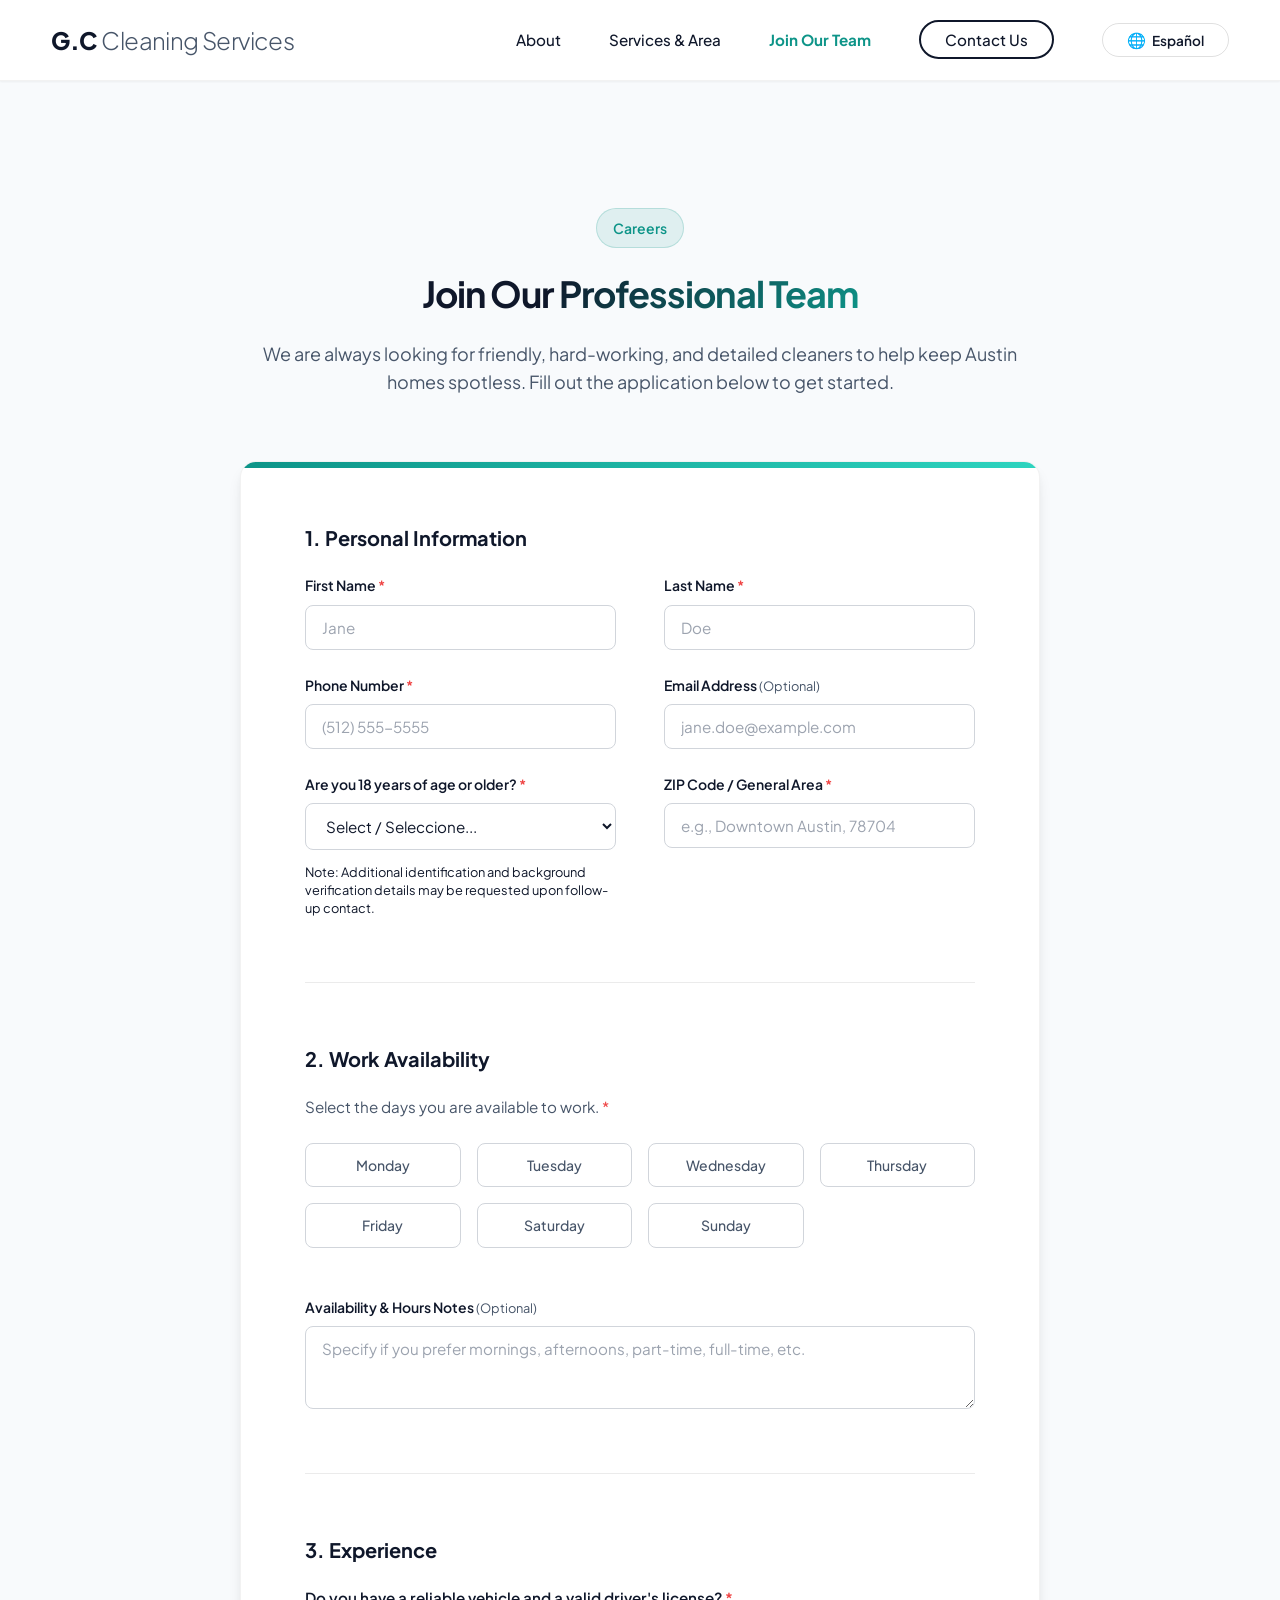
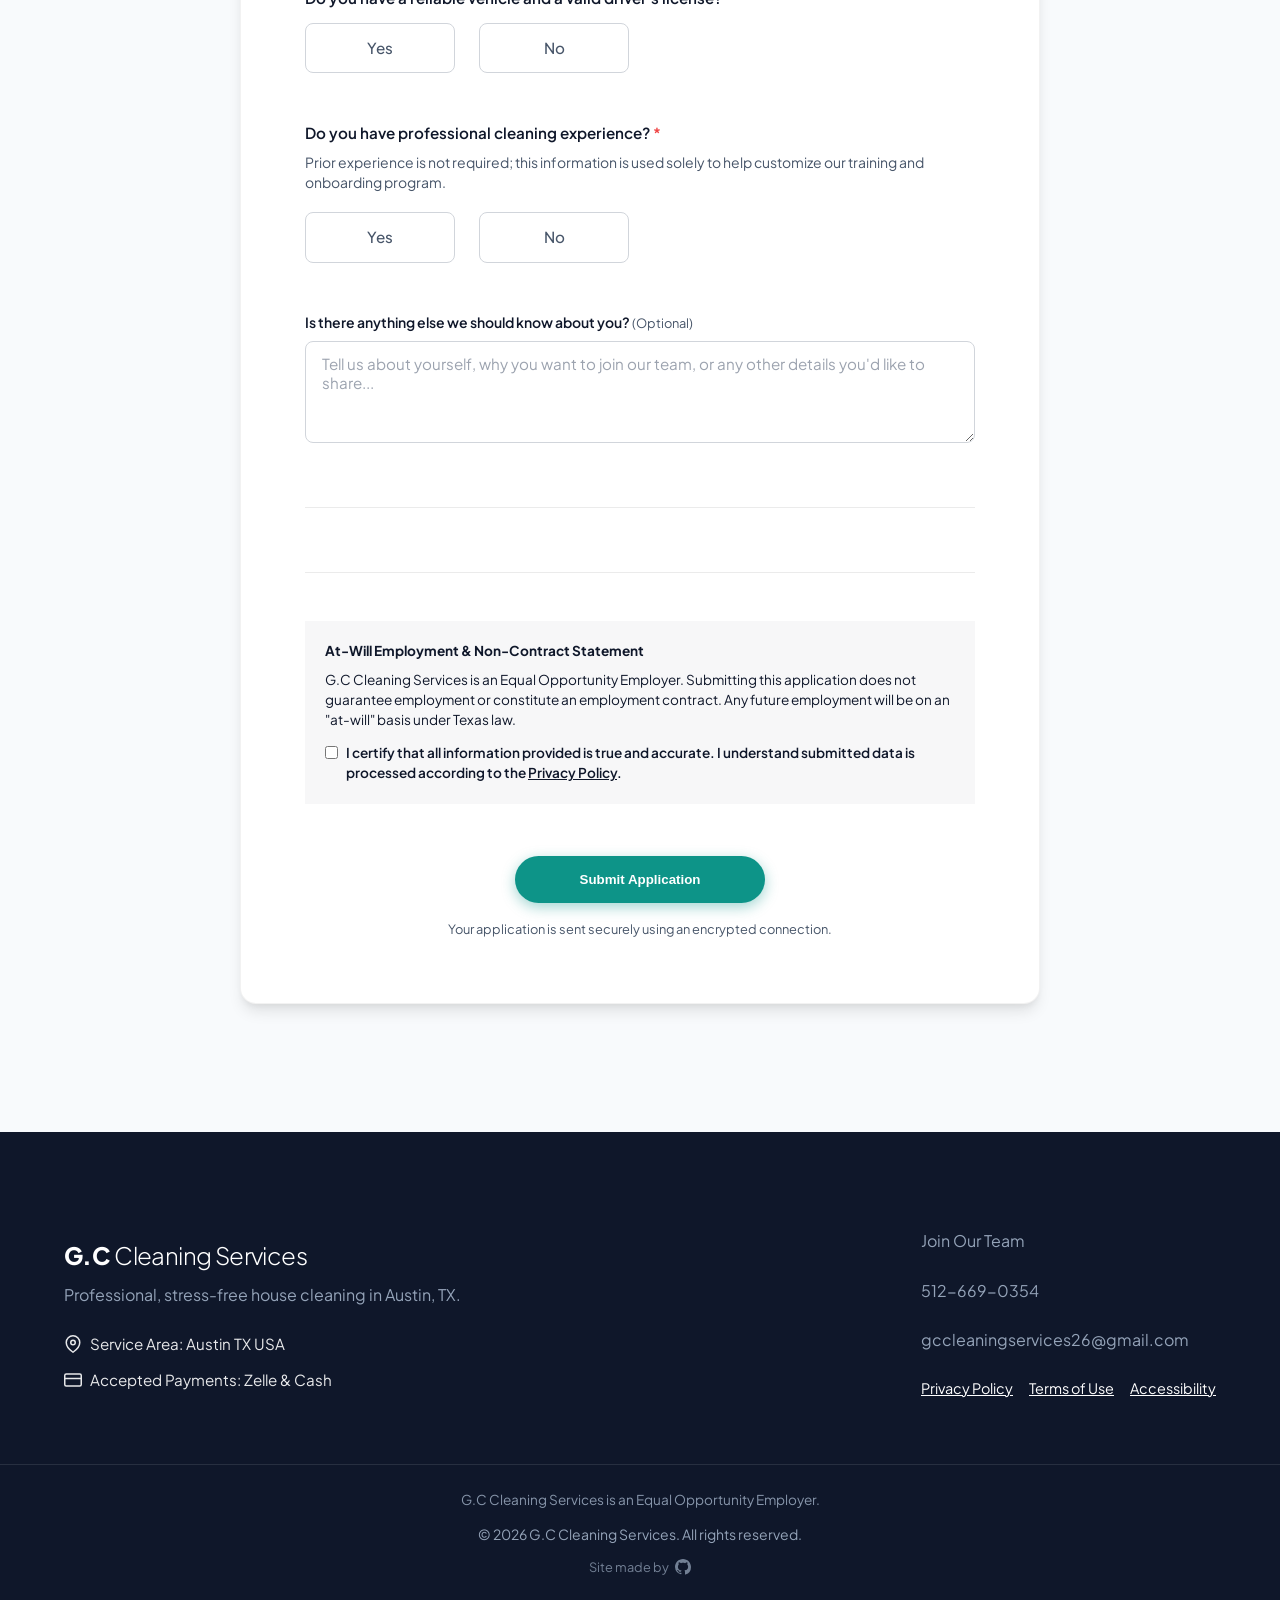
==== commit 263babaf: "Legal" ====
--- a/jobs.html
+++ b/jobs.html
@@ -5,6 +5,10 @@
     <meta name="viewport" content="width=device-width, initial-scale=1.0">
     <title>Join Our Team | G.C Cleaning Services Austin</title>
     <meta name="description" content="Apply to join G.C Cleaning Services in Austin, TX. We are looking for professional, dedicated house cleaners. Serverless application form.">
+    
+    <link rel="canonical" href="https://gccleaningservices.pages.dev/jobs.html">
+    <link rel="alternate" hreflang="en" href="https://gccleaningservices.pages.dev/jobs.html" />
+    <link rel="alternate" hreflang="es" href="https://gccleaningservices.pages.dev/jobs.html?lang=es" />
     
     <link rel="preconnect" href="https://fonts.googleapis.com">
     <link rel="preconnect" href="https://fonts.gstatic.com" crossorigin>
@@ -132,14 +136,22 @@
                                         </label>
                                         <input type="email" id="email" name="email" class="form-input">
                                     </div>
-                                    <div class="form-group">
-                                        <label for="dob" class="form-label">
-                                            <span class="lang-en">Date of Birth</span>
-                                            <span class="lang-es">Fecha de Nacimiento</span>
-                                            <span class="text-required">*</span>
-                                        </label>
-                                        <input type="date" id="dob" name="date_of_birth" class="form-input" required>
-                                    </div>
+                                     <div class="form-group">
+                                         <label for="age-eligible" class="form-label">
+                                             <span class="lang-en">Are you 18 years of age or older?</span>
+                                             <span class="lang-es">¿Tiene 18 años de edad o más?</span>
+                                             <span class="text-required">*</span>
+                                         </label>
+                                         <select id="age-eligible" name="age_18_or_older" class="form-input" required>
+                                             <option value="" disabled selected>Select / Seleccione...</option>
+                                             <option value="Yes">Yes / Sí</option>
+                                             <option value="No">No</option>
+                                         </select>
+                                         <p style="font-size: 0.8rem; color: var(--text-muted); margin-top: 0.35rem; line-height: 1.4;">
+                                             <span class="lang-en">Note: Additional identification and background verification details may be requested upon follow-up contact.</span>
+                                             <span class="lang-es">Nota: Se podrán solicitar detalles adicionales de identidad y verificación de antecedentes al contactarle.</span>
+                                         </p>
+                                     </div>
                                     <div class="form-group">
                                         <label for="zip-code" class="form-label">
                                             <span class="lang-en">ZIP Code / General Area</span>
@@ -296,6 +308,24 @@
                              </div>
 
                             <div class="form-footer mt-8">
+                                <div class="legal-certification-box" style="background: rgba(15, 23, 42, 0.03); border: 1px solid var(--border-light); padding: 1.25rem; border-radius: var(--radius-md); font-size: 0.85rem; line-height: 1.5; color: var(--text-dark); margin-bottom: 1.25rem;">
+                                    <p style="margin-bottom: 0.5rem; font-weight: 700; color: var(--primary-color);">
+                                        <span class="lang-en">At-Will Employment & Non-Contract Statement</span>
+                                        <span class="lang-es">Declaración de Empleo A Voluntad y Sin Contrato</span>
+                                    </p>
+                                    <p style="margin-bottom: 0.75rem; color: var(--text-muted);">
+                                        <span class="lang-en">G.C Cleaning Services is an Equal Opportunity Employer. Submitting this application does not guarantee employment or constitute an employment contract. Any future employment will be on an "at-will" basis under Texas law.</span>
+                                        <span class="lang-es">G.C Cleaning Services ofrece igualdad de oportunidades de empleo. El envío de esta solicitud no garantiza el empleo ni constituye un contrato de trabajo. Cualquier empleo futuro se basará en "empleo a voluntad" bajo la ley de Texas.</span>
+                                    </p>
+                                    <label style="display: flex; align-items: flex-start; gap: 0.5rem; cursor: pointer; font-weight: 600;">
+                                        <input type="checkbox" name="applicant_certify" required style="margin-top: 0.2rem;">
+                                        <span>
+                                            <span class="lang-en">I certify that all information provided is true and accurate. I understand submitted data is processed according to the <a href="privacy-policy.html" target="_blank" style="color: var(--primary-color); text-decoration: underline;">Privacy Policy</a>.</span>
+                                            <span class="lang-es">Certifico que toda la información proporcionada es verdadera y precisa. Entiendo que los datos enviados se procesan según la <a href="privacy-policy.html" target="_blank" style="color: var(--primary-color); text-decoration: underline;">Política de Privacidad</a>.</span>
+                                        </span>
+                                    </label>
+                                </div>
+
                                 <div class="cf-turnstile" data-sitekey="0x4AAAAAADqiTuPANFyWk84b" data-theme="light"></div>
 
                                 <button type="submit" class="btn btn-primary btn-submit">
@@ -347,18 +377,20 @@
                     </a>
                     <a href="tel:512-669-0354">512-669-0354</a>
                     <a href="mailto:gccleaningservices26@gmail.com">gccleaningservices26@gmail.com</a>
-                    <a href="https://www.yelp.com/" target="_blank" rel="noopener noreferrer" style="display: inline-flex; align-items: center; gap: 0.5rem; margin-top: 0.5rem; color: #FF1A1A; font-weight: 600;">
-                        <svg xmlns="http://www.w3.org/2000/svg" width="18" height="18" fill="currentColor" viewBox="-1 -1 18 18">
-                            <path d="m4.188 10.095.736-.17.073-.02A.813.813 0 0 0 5.45 8.65a1 1 0 0 0-.3-.258 3 3 0 0 0-.428-.198l-.808-.295a76 76 0 0 0-1.364-.493C2.253 7.3 2 7.208 1.783 7.14c-.041-.013-.087-.025-.124-.038a2.1 2.1 0 0 0-.606-.116.72.72 0 0 0-.572.245 2 2 0 0 0-.105.132 1.6 1.6 0 0 0-.155.309c-.15.443-.225.908-.22 1.376.002.423.013.966.246 1.334a.8.8 0 0 0 .22.24c.166.114.333.129.507.141.26.019.513-.045.764-.103l2.447-.566zm8.219-3.911a4.2 4.2 0 0 0-.8-1.14 1.6 1.6 0 0 0-.275-.21 2 2 0 0 0-.15-.073.72.72 0 0 0-.621.031c-.142.07-.294.182-.496.37-.028.028-.063.06-.094.089-.167.156-.353.35-.574.575q-.51.516-1.01 1.042l-.598.62a3 3 0 0 0-.298.365 1 1 0 0 0-.157.364.8.8 0 0 0 .007.301q0 .007.003.013a.81.81 0 0 0 .945.616l.074-.014 3.185-.736c.251-.058.506-.112.732-.242.151-.088.295-.175.394-.35a.8.8 0 0 0 .093-.313c.05-.434-.178-.927-.36-1.308M6.706 7.523c.23-.29.23-.722.25-1.075.07-1.181.143-2.362.201-3.543.022-.448.07-.89.044-1.34-.022-.372-.025-.799-.26-1.104C6.528-.077 5.644-.033 5.04.05q-.278.038-.553.104a8 8 0 0 0-.543.149c-.58.19-1.393.537-1.53 1.204-.078.377.106.763.249 1.107.173.417.41.792.625 1.185.57 1.036 1.15 2.066 1.728 3.097.172.308.36.697.695.857q.033.015.068.025c.15.057.313.068.469.032l.028-.007a.8.8 0 0 0 .377-.226zm-.276 3.161a.74.74 0 0 0-.923-.234 1 1 0 0 0-.145.09 2 2 0 0 0-.346.354c-.026.033-.05.077-.08.104l-.512.705q-.435.591-.861 1.193c-.185.26-.346.479-.472.673l-.072.11c-.152.235-.238.406-.282.559a.7.7 0 0 0 .094-.033z"/>
-                        </svg>
-                        Yelp
+                </div>
+                <div class="footer-legal-links" style="display: flex; flex-wrap: wrap; gap: 1rem; font-size: 0.9rem;">
+                    <a href="privacy-policy.html" style="color: var(--text-light); text-decoration: underline;">
+                        <span class="lang-en">Privacy Policy</span>
+                        <span class="lang-es">Política de Privacidad</span>
                     </a>
-                </div>
-                <div class="footer-lang-toggle" style="align-self: flex-start;">
-                    <button class="lang-toggle-btn" aria-label="Switch Language" style="border: 1px solid rgba(255, 255, 255, 0.2); background: rgba(255, 255, 255, 0.05); padding: 0.5rem 1rem; border-radius: var(--radius-md); display: flex; align-items: center; gap: 0.5rem; cursor: pointer; color: var(--text-light); transition: all var(--trans-normal);">
-                        <span class="lang-toggle-icon" aria-hidden="true">🌐</span>
-                        <span class="lang-toggle-text">Español</span>
-                    </button>
+                    <a href="terms.html" style="color: var(--text-light); text-decoration: underline;">
+                        <span class="lang-en">Terms of Use</span>
+                        <span class="lang-es">Términos de Uso</span>
+                    </a>
+                    <a href="accessibility.html" style="color: var(--text-light); text-decoration: underline;">
+                        <span class="lang-en">Accessibility</span>
+                        <span class="lang-es">Accesibilidad</span>
+                    </a>
                 </div>
             </div>
         </div>
--- a/styles.css
+++ b/styles.css
@@ -609,54 +609,341 @@
 }
 
 /* ==========================================================================
-   Gallery Section
+   Unified Before & After Gallery Section
    ========================================================================== */
-.gallery-container {
+.gallery-grid {
+    display: flex;
+    flex-direction: column;
     gap: var(--sp-8);
 }
 
-.gallery-item {
+.gallery-card {
+    background: var(--clr-white);
+    padding: var(--sp-6);
+    border: 1px solid rgba(0, 0, 0, 0.08);
+    border-radius: var(--rad-xl);
+    transition: transform var(--trans-normal), box-shadow var(--trans-normal);
+}
+
+.gallery-card:hover {
+    box-shadow: var(--shadow-lg);
+}
+
+.gallery-card-header {
+    margin-bottom: var(--sp-5);
+}
+
+.gallery-header-flex {
+    display: flex;
+    justify-content: space-between;
+    align-items: flex-end;
+    flex-wrap: wrap;
+    gap: var(--sp-4);
+}
+
+.gallery-header-text {
+    flex: 1;
+    min-width: 280px;
+}
+
+.gallery-card-category {
+    font-size: 0.75rem;
+    font-weight: 700;
+    text-transform: uppercase;
+    letter-spacing: 0.08em;
+    color: var(--clr-accent);
+    display: block;
+    margin-bottom: 0.25rem;
+}
+
+.gallery-card-title {
+    font-size: 1.35rem;
+    font-weight: 700;
+    color: var(--clr-dark);
+    margin-bottom: 0.35rem;
+}
+
+.gallery-card-desc {
+    color: var(--clr-dark-muted);
+    font-size: 0.925rem;
+    line-height: 1.5;
+}
+
+/* View Tabs */
+.gallery-view-tabs {
+    display: inline-flex;
+    background: #F1F5F9;
+    padding: 0.25rem;
+    border-radius: var(--rad-full);
+    border: 1px solid rgba(0, 0, 0, 0.06);
+    gap: 0.25rem;
+}
+
+.gallery-tab-btn {
+    background: transparent;
+    border: none;
+    padding: 0.45rem 0.95rem;
+    border-radius: var(--rad-full);
+    font-size: 0.8rem;
+    font-weight: 600;
+    color: var(--clr-dark-muted);
+    cursor: pointer;
+    transition: all var(--trans-fast);
+    font-family: inherit;
+    white-space: nowrap;
+}
+
+.gallery-tab-btn:hover {
+    color: var(--clr-dark);
+}
+
+.gallery-tab-btn.active {
+    background: var(--clr-accent);
+    color: var(--clr-white);
+    box-shadow: 0 2px 6px rgba(13, 148, 136, 0.3);
+}
+
+/* Comparison Rows Layout */
+.comparison-row {
+    display: grid;
+    gap: var(--sp-4);
+    align-items: stretch;
+    transition: all 0.3s ease;
+}
+
+.comparison-row.grid-3-row {
+    grid-template-columns: repeat(3, 1fr);
+}
+
+.comparison-row.grid-2-row {
+    grid-template-columns: 1fr 1fr;
+}
+
+/* Dynamic View Filtering */
+#shower-comparison-row[data-view-mode="door"] .view-floor-panel {
+    display: none !important;
+}
+
+#shower-comparison-row[data-view-mode="door"] {
+    grid-template-columns: 1fr 1fr;
+}
+
+#shower-comparison-row[data-view-mode="floor"] .view-door-panel {
+    display: none !important;
+}
+
+#shower-comparison-row[data-view-mode="floor"] {
+    grid-template-columns: 1fr 1fr;
+}
+
+.comparison-panel {
     position: relative;
+    border-radius: var(--rad-lg);
     overflow: hidden;
-    background: var(--clr-white);
-}
-
-.gallery-img {
+    background: #F1F5F9;
+    border: 1px solid rgba(0, 0, 0, 0.06);
+    display: flex;
+    flex-direction: column;
+}
+
+/* Glossy Glassmorphic Badges */
+.panel-badge {
+    position: absolute;
+    top: 0.85rem;
+    left: 0.85rem;
+    padding: 0.35rem 0.9rem;
+    border-radius: var(--rad-full);
+    font-weight: 600;
+    font-size: 0.725rem;
+    text-transform: uppercase;
+    letter-spacing: 0.08em;
+    z-index: 15;
+    display: inline-flex;
+    align-items: center;
+    gap: 0.45rem;
+    background: rgba(15, 23, 42, 0.45);
+    backdrop-filter: blur(12px) saturate(160%);
+    -webkit-backdrop-filter: blur(12px) saturate(160%);
+    border: 1px solid rgba(255, 255, 255, 0.28);
+    color: rgba(255, 255, 255, 0.95);
+    box-shadow: 0 4px 16px rgba(0, 0, 0, 0.12), inset 0 1px 0 rgba(255, 255, 255, 0.3);
+    transition: all var(--trans-fast);
+}
+
+.panel-badge:hover {
+    background: rgba(15, 23, 42, 0.65);
+    border-color: rgba(255, 255, 255, 0.4);
+}
+
+/* Image Aspect Ratio Containers */
+.single-img-wrapper {
+    position: relative;
+    width: 100%;
+    height: 100%;
+    min-height: 380px;
+    overflow: hidden;
+}
+
+.comparison-img {
     width: 100%;
     height: 100%;
     object-fit: cover;
+    object-position: center;
     display: block;
-    aspect-ratio: 4/3;
-    transition: transform var(--trans-normal);
-}
-
-.gallery-item:hover .gallery-img {
-    transform: scale(1.05);
-}
-
-.gallery-label {
+    transition: transform 0.4s ease;
+}
+
+.comparison-panel:hover .comparison-img {
+    transform: scale(1.03);
+}
+
+/* Glossy Image Sub-Labels */
+.img-label {
     position: absolute;
-    top: 1.5rem;
-    left: 1.5rem;
-    padding: 0.5rem 1.25rem;
+    bottom: 0.75rem;
+    left: 0.75rem;
+    background: rgba(15, 23, 42, 0.4);
+    color: rgba(255, 255, 255, 0.9);
+    padding: 0.25rem 0.7rem;
     border-radius: var(--rad-full);
-    font-weight: 600;
-    font-size: 0.875rem;
+    font-size: 0.725rem;
+    font-weight: 500;
+    letter-spacing: 0.02em;
+    backdrop-filter: blur(10px) saturate(150%);
+    -webkit-backdrop-filter: blur(10px) saturate(150%);
+    border: 1px solid rgba(255, 255, 255, 0.2);
+    box-shadow: 0 2px 10px rgba(0, 0, 0, 0.1), inset 0 1px 0 rgba(255, 255, 255, 0.25);
+    pointer-events: none;
+    z-index: 10;
+}
+
+.label-success {
+    background: rgba(13, 148, 136, 0.45);
+    border-color: rgba(45, 212, 191, 0.4);
+    color: #F0FDF4;
+}
+
+/* Carousel Container & Viewport */
+.gallery-carousel-wrapper {
+    position: relative;
+    width: 100%;
+}
+
+.gallery-carousel-viewport {
+    overflow: hidden;
+    width: 100%;
+    border-radius: var(--rad-xl);
+}
+
+.gallery-carousel-track {
+    display: flex;
+    transition: transform 0.45s cubic-bezier(0.4, 0, 0.2, 1);
+    width: 100%;
+}
+
+.gallery-slide {
+    flex: 0 0 100%;
+    min-width: 100%;
+    box-sizing: border-box;
+}
+
+.gallery-slide-meta {
+    display: flex;
+    align-items: center;
+    justify-content: space-between;
+    gap: var(--sp-2);
+}
+
+.slide-count-badge {
+    font-size: 0.75rem;
+    font-weight: 700;
+    color: var(--clr-dark-muted);
+    background: #F1F5F9;
+    padding: 0.2rem 0.65rem;
+    border-radius: var(--rad-full);
+}
+
+/* Nav Buttons */
+.carousel-nav-btn {
+    position: absolute;
+    top: 50%;
+    transform: translateY(-50%);
+    z-index: 25;
+    width: 2.75rem;
+    height: 2.75rem;
+    border-radius: 50%;
+    background: var(--clr-white);
+    color: var(--clr-dark);
+    border: 1px solid rgba(0, 0, 0, 0.1);
+    display: flex;
+    align-items: center;
+    justify-content: center;
+    cursor: pointer;
+    box-shadow: 0 4px 14px rgba(0, 0, 0, 0.12);
+    transition: all var(--trans-fast);
+}
+
+.carousel-nav-btn:hover {
+    background: var(--clr-dark);
     color: var(--clr-white);
-    z-index: 10;
-    backdrop-filter: blur(8px);
-    -webkit-backdrop-filter: blur(8px);
-    box-shadow: var(--shadow-sm);
-    letter-spacing: 0.05em;
-    text-transform: uppercase;
-}
-
-.before-label {
-    background: rgba(239, 68, 68, 0.85); /* Red */
-}
-
-.after-label {
-    background: rgba(16, 185, 129, 0.85); /* Green */
+    transform: translateY(-50%) scale(1.08);
+}
+
+.carousel-prev {
+    left: -1.35rem;
+}
+
+.carousel-next {
+    right: -1.35rem;
+}
+
+/* Pagination Dots */
+.carousel-dots {
+    display: flex;
+    justify-content: center;
+    align-items: center;
+    gap: 0.5rem;
+    margin-top: var(--sp-6);
+}
+
+.dot-btn {
+    width: 0.65rem;
+    height: 0.65rem;
+    border-radius: 50%;
+    border: none;
+    background: #CBD5E1;
+    cursor: pointer;
+    transition: all var(--trans-fast);
+    padding: 0;
+}
+
+.dot-btn.active {
+    background: var(--clr-accent);
+    width: 1.75rem;
+    border-radius: var(--rad-full);
+}
+
+/* Responsive adjustments */
+@media (max-width: 900px) {
+    .comparison-row.grid-3-row,
+    .comparison-row.grid-2-row,
+    #shower-comparison-row[data-view-mode="door"],
+    #shower-comparison-row[data-view-mode="floor"] {
+        grid-template-columns: 1fr;
+    }
+    
+    .single-img-wrapper {
+        min-height: 300px;
+    }
+}
+
+@media (max-width: 768px) {
+    .carousel-nav-btn {
+        width: 2.25rem;
+        height: 2.25rem;
+    }
+    .carousel-prev { left: -0.5rem; }
+    .carousel-next { right: -0.5rem; }
 }
 
 /* ==========================================================================
